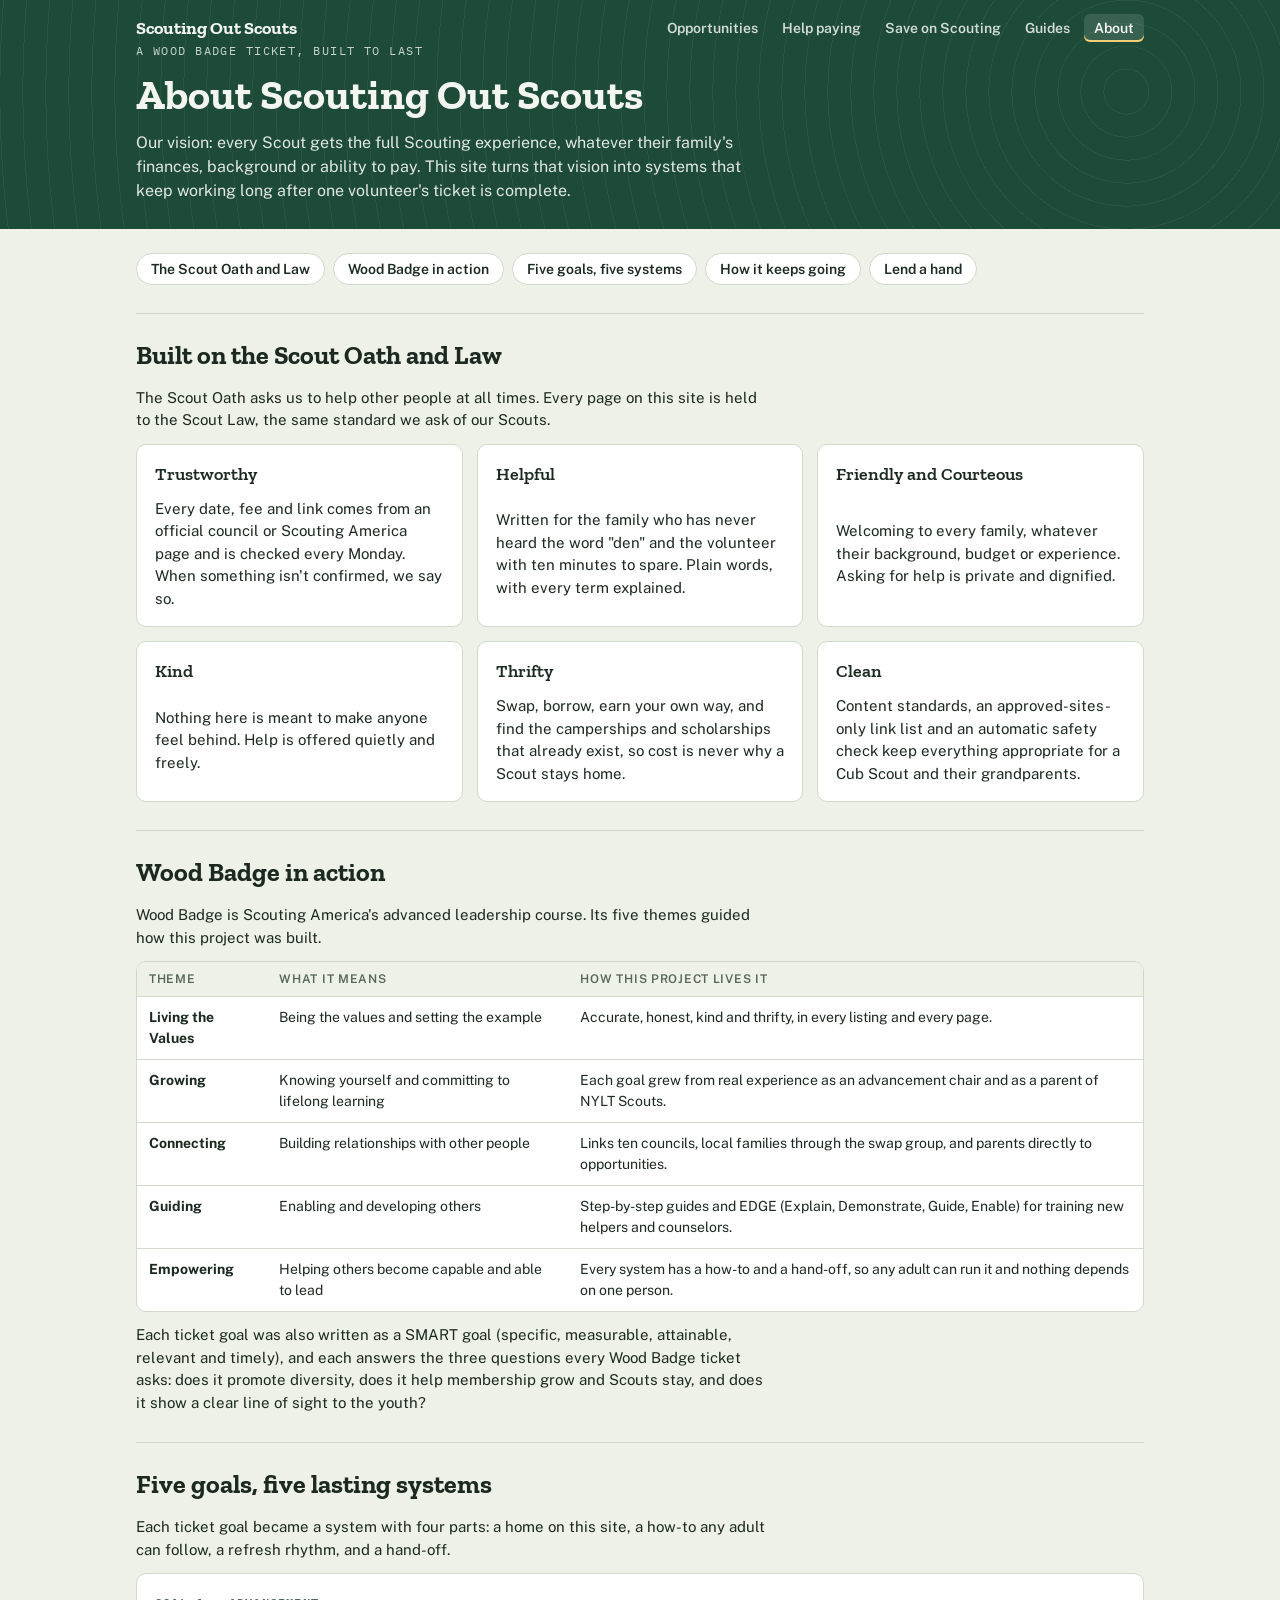
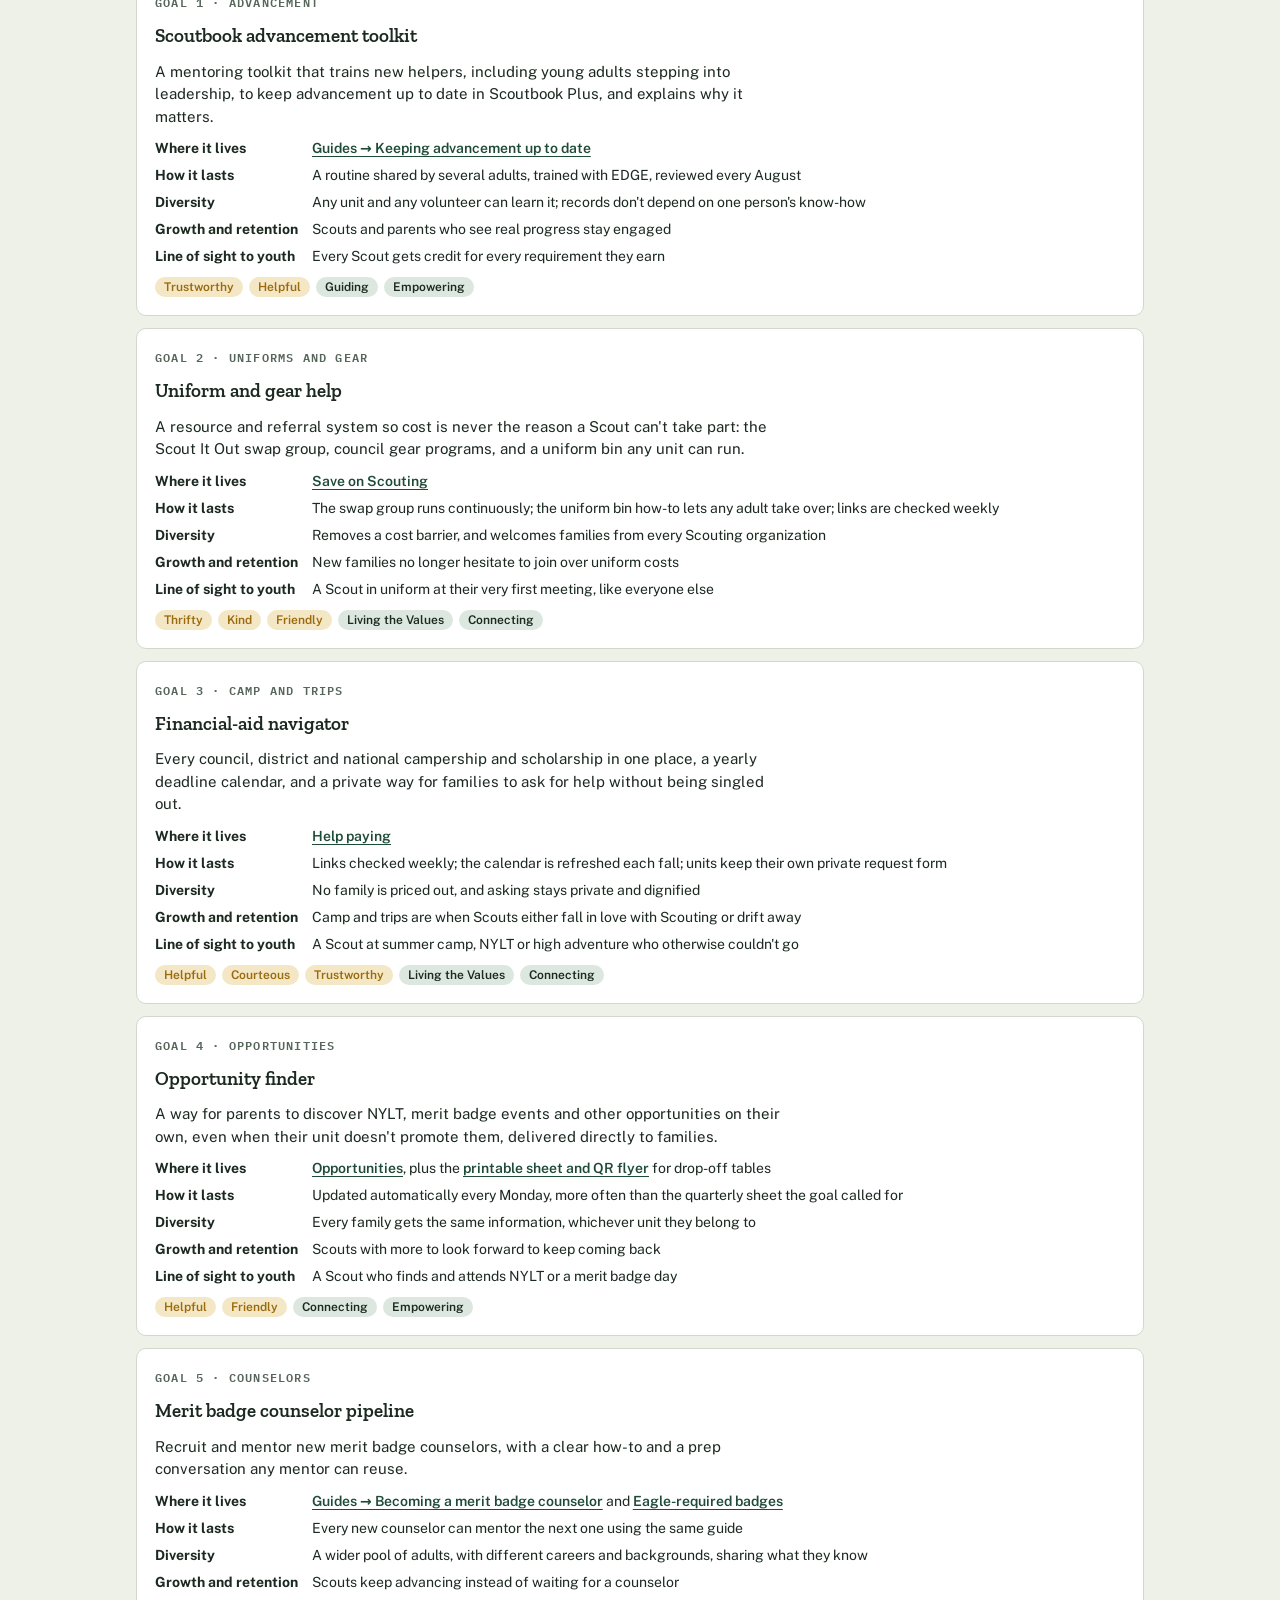
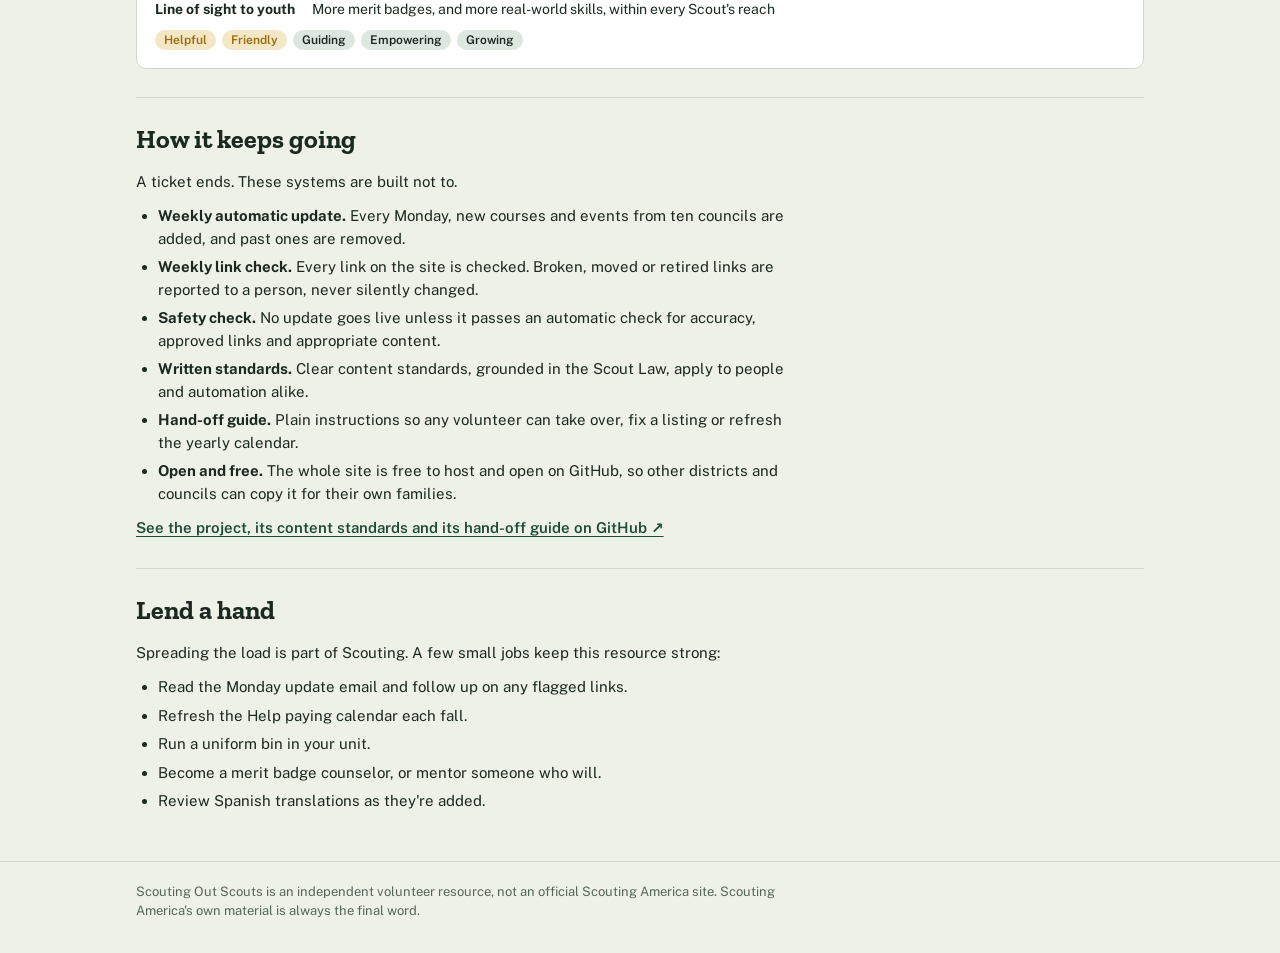
==== about.html @ 51f5d834 "Add ticket goal pages: Help paying, Save on Scouting, Guides, About, printable sheet and QR flyer - " ====
<!doctype html>
<html lang="en">
<head>
<meta charset="utf-8">
<meta name="viewport" content="width=device-width,initial-scale=1,viewport-fit=cover">
<title>About · Scouting Out Scouts</title>
<meta name="description" content="How Scouting Out Scouts turns a Wood Badge ticket into lasting systems that serve Scouts and families, guided by the Scout Oath and Law.">
<link rel="preconnect" href="https://fonts.googleapis.com">
<link rel="preconnect" href="https://fonts.gstatic.com" crossorigin>
<link rel="stylesheet" href="https://fonts.googleapis.com/css2?family=Zilla+Slab:wght@600;700&family=Public+Sans:wght@400;500;600;700&family=IBM+Plex+Mono:wght@500;600&display=swap">
<link rel="stylesheet" href="assets/site.css">
</head>
<body>
<a class="skip" href="#main">Skip to content</a>

<header class="band page">
  <div class="wrap top">
    <nav class="sitenav" aria-label="Site">
      <a class="brand" href="index.html">Scouting Out Scouts</a>
      <ul>
        <li><a class="nav" href="index.html">Opportunities</a></li>
        <li><a class="nav" href="help.html">Help paying</a></li>
        <li><a class="nav" href="save.html">Save on Scouting</a></li>
        <li><a class="nav" href="guides.html">Guides</a></li>
        <li><a class="nav" href="about.html" aria-current="page">About</a></li>
      </ul>
    </nav>
  </div>
  <div class="wrap">
    <div class="eyebrow">A Wood Badge ticket, built to last</div>
    <h1>About Scouting Out Scouts</h1>
    <p class="lede">Our vision: every Scout gets the full Scouting experience, whatever their family's finances, background or ability to pay. This site turns that vision into systems that keep working long after one volunteer's ticket is complete.</p>
  </div>
</header>

<main id="main">
  <div class="wrap prose">

    <section>
      <div class="toc">
        <a href="#oath">The Scout Oath and Law</a>
        <a href="#woodbadge">Wood Badge in action</a>
        <a href="#goals">Five goals, five systems</a>
        <a href="#lasting">How it keeps going</a>
        <a href="#help">Lend a hand</a>
      </div>
    </section>

    <section id="oath">
      <h2>Built on the Scout Oath and Law</h2>
      <p>The Scout Oath asks us to help other people at all times. Every page on this site is held to the Scout Law, the same standard we ask of our Scouts.</p>
      <div class="cols">
        <div class="panel"><h3>Trustworthy</h3><p>Every date, fee and link comes from an official council or Scouting America page and is checked every Monday. When something isn't confirmed, we say so.</p></div>
        <div class="panel"><h3>Helpful</h3><p>Written for the family who has never heard the word "den" and the volunteer with ten minutes to spare. Plain words, with every term explained.</p></div>
        <div class="panel"><h3>Friendly and Courteous</h3><p>Welcoming to every family, whatever their background, budget or experience. Asking for help is private and dignified.</p></div>
        <div class="panel"><h3>Kind</h3><p>Nothing here is meant to make anyone feel behind. Help is offered quietly and freely.</p></div>
        <div class="panel"><h3>Thrifty</h3><p>Swap, borrow, earn your own way, and find the camperships and scholarships that already exist, so cost is never why a Scout stays home.</p></div>
        <div class="panel"><h3>Clean</h3><p>Content standards, an approved-sites-only link list and an automatic safety check keep everything appropriate for a Cub Scout and their grandparents.</p></div>
      </div>
    </section>

    <section id="woodbadge">
      <h2>Wood Badge in action</h2>
      <p>Wood Badge is Scouting America's advanced leadership course. Its five themes guided how this project was built.</p>
      <div class="tablewrap">
        <table class="simple">
          <thead><tr><th>Theme</th><th>What it means</th><th>How this project lives it</th></tr></thead>
          <tbody>
            <tr><td><b>Living the Values</b></td><td>Being the values and setting the example</td><td>Accurate, honest, kind and thrifty, in every listing and every page.</td></tr>
            <tr><td><b>Growing</b></td><td>Knowing yourself and committing to lifelong learning</td><td>Each goal grew from real experience as an advancement chair and as a parent of NYLT Scouts.</td></tr>
            <tr><td><b>Connecting</b></td><td>Building relationships with other people</td><td>Links ten councils, local families through the swap group, and parents directly to opportunities.</td></tr>
            <tr><td><b>Guiding</b></td><td>Enabling and developing others</td><td>Step-by-step guides and EDGE (Explain, Demonstrate, Guide, Enable) for training new helpers and counselors.</td></tr>
            <tr><td><b>Empowering</b></td><td>Helping others become capable and able to lead</td><td>Every system has a how-to and a hand-off, so any adult can run it and nothing depends on one person.</td></tr>
          </tbody>
        </table>
      </div>
      <p>Each ticket goal was also written as a SMART goal (specific, measurable, attainable, relevant and timely), and each answers the three questions every Wood Badge ticket asks: does it promote diversity, does it help membership grow and Scouts stay, and does it show a clear line of sight to the youth?</p>
    </section>

    <section id="goals">
      <h2>Five goals, five lasting systems</h2>
      <p>Each ticket goal became a system with four parts: a home on this site, a how-to any adult can follow, a refresh rhythm, and a hand-off.</p>

      <article class="goal">
        <span class="num">Goal 1 · Advancement</span>
        <h3>Scoutbook advancement toolkit</h3>
        <p>A mentoring toolkit that trains new helpers, including young adults stepping into leadership, to keep advancement up to date in Scoutbook Plus, and explains why it matters.</p>
        <dl>
          <dt>Where it lives</dt><dd><a href="guides.html#scoutbook">Guides → Keeping advancement up to date</a></dd>
          <dt>How it lasts</dt><dd>A routine shared by several adults, trained with EDGE, reviewed every August</dd>
          <dt>Diversity</dt><dd>Any unit and any volunteer can learn it; records don't depend on one person's know-how</dd>
          <dt>Growth and retention</dt><dd>Scouts and parents who see real progress stay engaged</dd>
          <dt>Line of sight to youth</dt><dd>Every Scout gets credit for every requirement they earn</dd>
        </dl>
        <div class="law"><span>Trustworthy</span><span>Helpful</span><span class="wb">Guiding</span><span class="wb">Empowering</span></div>
      </article>

      <article class="goal">
        <span class="num">Goal 2 · Uniforms and gear</span>
        <h3>Uniform and gear help</h3>
        <p>A resource and referral system so cost is never the reason a Scout can't take part: the Scout It Out swap group, council gear programs, and a uniform bin any unit can run.</p>
        <dl>
          <dt>Where it lives</dt><dd><a href="save.html">Save on Scouting</a></dd>
          <dt>How it lasts</dt><dd>The swap group runs continuously; the uniform bin how-to lets any adult take over; links are checked weekly</dd>
          <dt>Diversity</dt><dd>Removes a cost barrier, and welcomes families from every Scouting organization</dd>
          <dt>Growth and retention</dt><dd>New families no longer hesitate to join over uniform costs</dd>
          <dt>Line of sight to youth</dt><dd>A Scout in uniform at their very first meeting, like everyone else</dd>
        </dl>
        <div class="law"><span>Thrifty</span><span>Kind</span><span>Friendly</span><span class="wb">Living the Values</span><span class="wb">Connecting</span></div>
      </article>

      <article class="goal">
        <span class="num">Goal 3 · Camp and trips</span>
        <h3>Financial-aid navigator</h3>
        <p>Every council, district and national campership and scholarship in one place, a yearly deadline calendar, and a private way for families to ask for help without being singled out.</p>
        <dl>
          <dt>Where it lives</dt><dd><a href="help.html">Help paying</a></dd>
          <dt>How it lasts</dt><dd>Links checked weekly; the calendar is refreshed each fall; units keep their own private request form</dd>
          <dt>Diversity</dt><dd>No family is priced out, and asking stays private and dignified</dd>
          <dt>Growth and retention</dt><dd>Camp and trips are when Scouts either fall in love with Scouting or drift away</dd>
          <dt>Line of sight to youth</dt><dd>A Scout at summer camp, NYLT or high adventure who otherwise couldn't go</dd>
        </dl>
        <div class="law"><span>Helpful</span><span>Courteous</span><span>Trustworthy</span><span class="wb">Living the Values</span><span class="wb">Connecting</span></div>
      </article>

      <article class="goal">
        <span class="num">Goal 4 · Opportunities</span>
        <h3>Opportunity finder</h3>
        <p>A way for parents to discover NYLT, merit badge events and other opportunities on their own, even when their unit doesn't promote them, delivered directly to families.</p>
        <dl>
          <dt>Where it lives</dt><dd><a href="index.html">Opportunities</a>, plus the <a href="print.html">printable sheet and QR flyer</a> for drop-off tables</dd>
          <dt>How it lasts</dt><dd>Updated automatically every Monday, more often than the quarterly sheet the goal called for</dd>
          <dt>Diversity</dt><dd>Every family gets the same information, whichever unit they belong to</dd>
          <dt>Growth and retention</dt><dd>Scouts with more to look forward to keep coming back</dd>
          <dt>Line of sight to youth</dt><dd>A Scout who finds and attends NYLT or a merit badge day</dd>
        </dl>
        <div class="law"><span>Helpful</span><span>Friendly</span><span class="wb">Connecting</span><span class="wb">Empowering</span></div>
      </article>

      <article class="goal">
        <span class="num">Goal 5 · Counselors</span>
        <h3>Merit badge counselor pipeline</h3>
        <p>Recruit and mentor new merit badge counselors, with a clear how-to and a prep conversation any mentor can reuse.</p>
        <dl>
          <dt>Where it lives</dt><dd><a href="guides.html#counselor">Guides → Becoming a merit badge counselor</a> and <a href="guides.html#eagle">Eagle-required badges</a></dd>
          <dt>How it lasts</dt><dd>Every new counselor can mentor the next one using the same guide</dd>
          <dt>Diversity</dt><dd>A wider pool of adults, with different careers and backgrounds, sharing what they know</dd>
          <dt>Growth and retention</dt><dd>Scouts keep advancing instead of waiting for a counselor</dd>
          <dt>Line of sight to youth</dt><dd>More merit badges, and more real-world skills, within every Scout's reach</dd>
        </dl>
        <div class="law"><span>Helpful</span><span>Friendly</span><span class="wb">Guiding</span><span class="wb">Empowering</span><span class="wb">Growing</span></div>
      </article>
    </section>

    <section id="lasting">
      <h2>How it keeps going</h2>
      <p>A ticket ends. These systems are built not to.</p>
      <ul>
        <li><b>Weekly automatic update.</b> Every Monday, new courses and events from ten councils are added, and past ones are removed.</li>
        <li><b>Weekly link check.</b> Every link on the site is checked. Broken, moved or retired links are reported to a person, never silently changed.</li>
        <li><b>Safety check.</b> No update goes live unless it passes an automatic check for accuracy, approved links and appropriate content.</li>
        <li><b>Written standards.</b> Clear content standards, grounded in the Scout Law, apply to people and automation alike.</li>
        <li><b>Hand-off guide.</b> Plain instructions so any volunteer can take over, fix a listing or refresh the yearly calendar.</li>
        <li><b>Open and free.</b> The whole site is free to host and open on GitHub, so other districts and councils can copy it for their own families.</li>
      </ul>
      <p><a href="https://github.com/scoutinginclusive/trailhead" target="_blank" rel="noopener noreferrer">See the project, its content standards and its hand-off guide on GitHub ↗</a></p>
    </section>

    <section id="help">
      <h2>Lend a hand</h2>
      <p>Spreading the load is part of Scouting. A few small jobs keep this resource strong:</p>
      <ul>
        <li>Read the Monday update email and follow up on any flagged links.</li>
        <li>Refresh the Help paying calendar each fall.</li>
        <li>Run a uniform bin in your unit.</li>
        <li>Become a merit badge counselor, or mentor someone who will.</li>
        <li>Review Spanish translations as they're added.</li>
      </ul>
    </section>

  </div>
</main>

<footer>
  <div class="wrap">
    <p>Scouting Out Scouts is an independent volunteer resource, not an official Scouting America site. Scouting America's own material is always the final word.</p>
  </div>
</footer>
</body>
</html>
---- assets/site.css ----
/* Scouting Out Scouts. Layout: a trail-sign header band carrying the site menu, over plain reading pages and a filterable month-by-month logbook. */
:root {
  --bg: #EEF1E8;
  --surface: #FFFFFF;
  --ink: #1B2920;
  --muted: #56665B;
  --line: #D2D9CA;
  --pine: #1E4B38;
  --pine-ink: #F2F6EF;
  --pine-soft: #DCE8DF;
  --gold: #9A6A0C;
  --gold-soft: #F4E7C6;
  --open: #2E7A4F; --open-soft: #DCEFE2;
  --soon: #95600A; --soon-soft: #F6E8CB;
  --tent: #3A5F8F; --tent-soft: #DDE6F2;
  --tba: #66706A; --tba-soft: #E6E9E3;
  --focus: #C98A12;
  --band-accent: #F5CF73;
  --f-display: "Zilla Slab", "Rockwell", Georgia, serif;
  --f-body: "Public Sans", "Segoe UI", system-ui, sans-serif;
  --f-mono: "IBM Plex Mono", ui-monospace, "SFMono-Regular", Menlo, monospace;
}
@media (prefers-color-scheme: dark) {
  :root:not([data-theme="light"]) {
    --bg: #111814; --surface: #18221C; --ink: #E4ECE3; --muted: #9AA99D; --line: #2B3A31;
    --pine: #163A2B; --pine-ink: #E9F2EA; --pine-soft: #1F3328;
    --gold: #E2B354; --gold-soft: #3A301A;
    --open: #7FD1A0; --open-soft: #1D3527; --soon: #E9B862; --soon-soft: #3A2E17;
    --tent: #9DBDE6; --tent-soft: #1E2B3D; --tba: #A5AEA8; --tba-soft: #252C28;
    --focus: #E2B354; color-scheme: dark;
  }
}
:root[data-theme="dark"] {
  --bg: #111814; --surface: #18221C; --ink: #E4ECE3; --muted: #9AA99D; --line: #2B3A31;
  --pine: #163A2B; --pine-ink: #E9F2EA; --pine-soft: #1F3328;
  --gold: #E2B354; --gold-soft: #3A301A;
  --open: #7FD1A0; --open-soft: #1D3527; --soon: #E9B862; --soon-soft: #3A2E17;
  --tent: #9DBDE6; --tent-soft: #1E2B3D; --tba: #A5AEA8; --tba-soft: #252C28;
  --focus: #E2B354; color-scheme: dark;
}

* { box-sizing: border-box; }
html { -webkit-text-size-adjust: 100%; }
[hidden] { display: none !important; }
img { max-width: 100%; }
body { margin: 0; background: var(--bg); color: var(--ink); font-family: var(--f-body); font-size: 15px; line-height: 1.5; }
a { color: inherit; }
:focus-visible { outline: 2px solid var(--focus); outline-offset: 2px; border-radius: 4px; }
.wrap { max-width: 1040px; margin: 0 auto; padding-left: max(16px, env(safe-area-inset-left, 0px)); padding-right: max(16px, env(safe-area-inset-right, 0px)); }

/* Header band */
header.band {
  background:
    repeating-radial-gradient(circle at 88% 40%, transparent 0 22px, rgba(255,255,255,.05) 22px 23px),
    var(--pine);
  color: var(--pine-ink);
}
header.band .wrap { padding-block: 36px 28px; display: grid; gap: 14px; }
.eyebrow { font-family: var(--f-mono); font-size: 12px; letter-spacing: .12em; text-transform: uppercase; opacity: .8; }
h1 { font-family: var(--f-display); font-weight: 700; font-size: clamp(32px, 6vw, 52px); line-height: 1.02; margin: 0; text-wrap: balance; }
.lede { max-width: 62ch; margin: 0; font-size: 16px; opacity: .92; }
.facts { color: var(--pine-ink); display: flex; flex-wrap: wrap; gap: 8px 22px; font-family: var(--f-mono); font-size: 13px; }
.facts b { font-weight: 700; color: var(--band-accent); }

/* Tabs */
nav.tabs { background: var(--surface); border-bottom: 1px solid var(--line); position: sticky; top: env(safe-area-inset-top, 0px); z-index: 5; }
body::before { content: ""; position: fixed; inset: 0 0 auto; height: env(safe-area-inset-top, 0px); z-index: 10; background: var(--surface); }
nav.tabs .wrap { display: flex; gap: 4px; overflow-x: auto; scrollbar-width: none; }
nav.tabs button {
  appearance: none; border: 0; background: none; color: var(--muted); font: 600 14px var(--f-body);
  padding: 14px 12px 12px; border-bottom: 3px solid transparent; cursor: pointer; white-space: nowrap;
}
nav.tabs button[aria-selected="true"] { color: var(--ink); border-bottom-color: var(--gold); }
nav.tabs button:hover { color: var(--ink); }

main .wrap { padding-block: 24px 48px; }
section[role="tabpanel"] { display: grid; gap: 20px; }
h2 { font-family: var(--f-display); font-weight: 700; font-size: 26px; margin: 0; text-wrap: balance; }
h3 { font-family: var(--f-display); font-weight: 600; font-size: 19px; margin: 0; text-wrap: balance; }
.sub { color: var(--muted); margin: 0; max-width: 68ch; }

/* Filters */
.filters { display: grid; gap: 12px; background: var(--surface); border: 1px solid var(--line); border-radius: 10px; padding: 14px; }
.row { display: flex; flex-wrap: wrap; gap: 10px; align-items: center; }
.row > * { min-width: 0; }
.search { flex: 1 1 240px; display: flex; }
.search input, select {
  width: 100%; font: 15px var(--f-body); color: var(--ink); background: var(--bg);
  border: 1px solid var(--line); border-radius: 8px; padding: 9px 11px;
}
select { width: auto; max-width: 100%; }
.chips { display: flex; flex-wrap: wrap; gap: 6px; }
.chip {
  font: 500 13px var(--f-body); color: var(--ink); background: var(--bg); border: 1px solid var(--line);
  border-radius: 999px; padding: 5px 11px; cursor: pointer;
}
.chip[aria-pressed="true"] { background: var(--pine); color: var(--pine-ink); border-color: var(--pine); }
:root[data-theme="dark"] .chip[aria-pressed="true"] { background: var(--gold); color: #1A1406; border-color: var(--gold); }
@media (prefers-color-scheme: dark) { :root:not([data-theme="light"]) .chip[aria-pressed="true"] { background: var(--gold); color: #1A1406; border-color: var(--gold); } }
.seg { display: inline-flex; border: 1px solid var(--line); border-radius: 8px; overflow: hidden; }
.seg button { appearance: none; border: 0; background: var(--bg); color: var(--muted); font: 600 13px var(--f-body); padding: 8px 12px; cursor: pointer; }
.seg button + button { border-left: 1px solid var(--line); }
.seg button[aria-pressed="true"] { background: var(--pine-soft); color: var(--ink); }
label.check { display: inline-flex; gap: 8px; align-items: center; font-size: 14px; color: var(--muted); cursor: pointer; }
label.check input { accent-color: var(--pine); width: 16px; height: 16px; }
.count { font-family: var(--f-mono); font-size: 13px; color: var(--muted); margin-left: auto; }
.reset { appearance: none; background: none; border: 0; color: var(--gold); font: 600 13px var(--f-body); cursor: pointer; text-decoration: underline; }

/* Logbook */
.month { display: grid; gap: 10px; }
.month > h3 { font-family: var(--f-mono); font-weight: 600; font-size: 13px; letter-spacing: .12em; text-transform: uppercase; color: var(--muted); padding-bottom: 6px; border-bottom: 1px solid var(--line); }
.item {
  display: grid; grid-template-columns: 76px minmax(0, 1fr) auto; gap: 16px; align-items: start;
  background: var(--surface); border: 1px solid var(--line); border-radius: 10px; padding: 14px 16px;
}
.item.home { border-color: color-mix(in srgb, var(--gold) 55%, var(--line)); }
.date { font-family: var(--f-mono); text-align: center; line-height: 1.1; padding-top: 2px; }
.date .m { font-size: 12px; letter-spacing: .1em; color: var(--muted); }
.date .d { font-size: 26px; font-weight: 600; }
.date .r { font-size: 11px; color: var(--muted); margin-top: 3px; }
.date .tbd { font-size: 13px; font-weight: 600; color: var(--muted); }
.body { display: grid; gap: 5px; min-width: 0; }
.tags { display: flex; flex-wrap: wrap; gap: 6px; }
.tag { font: 600 11px var(--f-body); letter-spacing: .06em; text-transform: uppercase; padding: 3px 8px; border-radius: 4px; background: var(--pine-soft); color: var(--ink); }
.pill { font: 600 11px var(--f-body); padding: 3px 8px; border-radius: 999px; }
.pill.open { background: var(--open-soft); color: var(--open); }
.pill.soon { background: var(--soon-soft); color: var(--soon); }
.pill.tentative { background: var(--tent-soft); color: var(--tent); }
.pill.tba { background: var(--tba-soft); color: var(--tba); }
.pill.aid { background: var(--gold-soft); color: var(--gold); }
.pill.home { background: var(--gold-soft); color: var(--gold); }
.title { font-weight: 700; font-size: 16.5px; line-height: 1.3; }
.meta { color: var(--muted); font-size: 14px; }
.meta .sep { margin: 0 6px; opacity: .6; }
.when { font-family: var(--f-mono); font-size: 13px; }
.cost { font-size: 14px; }
.note { font-size: 14px; color: var(--muted); }
.go {
  display: inline-flex; align-items: center; gap: 6px; text-decoration: none; white-space: nowrap;
  font: 600 14px var(--f-body); padding: 9px 14px; border-radius: 8px;
  background: var(--pine); color: var(--pine-ink); border: 1px solid var(--pine);
}
.go.ghost { background: transparent; color: var(--ink); border-color: var(--line); }
.go:hover { filter: brightness(1.1); }
.empty { background: var(--surface); border: 1px dashed var(--line); border-radius: 10px; padding: 28px; text-align: center; color: var(--muted); }

@media (max-width: 640px) {
  .item { grid-template-columns: 58px minmax(0, 1fr); }
  .item .act { grid-column: 1 / -1; }
  .go { width: 100%; justify-content: center; }
  .date .d { font-size: 22px; }
  .count { margin-left: 0; width: 100%; }
}

/* Councils */
.grid { display: grid; grid-template-columns: repeat(auto-fill, minmax(min(100%, 300px), 1fr)); gap: 14px; }
.council { background: var(--surface); border: 1px solid var(--line); border-radius: 10px; padding: 16px; display: grid; gap: 8px; align-content: start; }
.council .hd { display: flex; justify-content: space-between; gap: 10px; align-items: baseline; }
.num { font-family: var(--f-mono); font-size: 12px; color: var(--muted); white-space: nowrap; }
.drive { font-family: var(--f-mono); font-size: 13px; color: var(--gold); }
.links { display: flex; flex-wrap: wrap; gap: 6px 14px; font-size: 14px; }
.links a { color: var(--pine); font-weight: 600; text-underline-offset: 3px; }
:root[data-theme="dark"] .links a, :root[data-theme="dark"] .aid a { color: var(--open); }
@media (prefers-color-scheme: dark) { :root:not([data-theme="light"]) .links a, :root:not([data-theme="light"]) .aid a { color: var(--open); } }
.small { font-size: 14px; color: var(--muted); margin: 0; }

/* Aid */
.aid { display: grid; gap: 10px; }
.aid article { background: var(--surface); border: 1px solid var(--line); border-radius: 10px; padding: 14px 16px; display: grid; gap: 4px; }
.aid .who { font-size: 14px; color: var(--muted); }
.aid a { color: var(--pine); font-weight: 600; font-size: 14px; text-underline-offset: 3px; }
.callout { background: var(--gold-soft); border-radius: 10px; padding: 16px 18px; display: grid; gap: 6px; }
.callout p { margin: 0; max-width: 70ch; }

/* Pathway */
.path { display: grid; gap: 14px; }
.track { background: var(--surface); border: 1px solid var(--line); border-radius: 10px; padding: 16px; display: grid; gap: 12px; }
.steps { list-style: none; margin: 0; padding: 0; display: grid; grid-template-columns: repeat(auto-fit, minmax(min(100%, 200px), 1fr)); gap: 10px; counter-reset: s; }
.steps li { counter-increment: s; border-left: 3px solid var(--gold); padding: 4px 0 4px 12px; display: grid; gap: 3px; }
.steps li::before { content: "Step " counter(s); font-family: var(--f-mono); font-size: 11px; letter-spacing: .1em; text-transform: uppercase; color: var(--muted); }
.steps b { font-family: var(--f-display); font-size: 18px; }
.steps span { font-size: 14px; color: var(--muted); }
.steps.unordered li::before { content: none; }

footer { border-top: 1px solid var(--line); }
footer .wrap { padding-block: 20px 32px; color: var(--muted); font-size: 13px; display: grid; gap: 6px; }
footer p { margin: 0; max-width: 80ch; }

@media (prefers-reduced-motion: no-preference) {
  .item { transition: border-color .15s; }
  .item:hover { border-color: var(--muted); }
}

/* ---------- Site-wide additions ---------- */
.skip { position: absolute; left: -9999px; top: 0; }
.skip:focus { left: 16px; top: 8px; z-index: 20; background: var(--surface); color: var(--ink); padding: 8px 12px; border-radius: 6px; }

/* Site menu inside the header band */
.sitenav { display: flex; flex-wrap: wrap; align-items: center; gap: 6px 18px; padding-block: 14px 0; }
.sitenav .brand { font-family: var(--f-display); font-weight: 700; font-size: 18px; color: var(--pine-ink); text-decoration: none; margin-right: auto; }
.sitenav ul { list-style: none; display: flex; flex-wrap: wrap; gap: 2px 4px; margin: 0; padding: 0; }
.sitenav a.nav { color: var(--pine-ink); opacity: .85; text-decoration: none; font: 600 14px var(--f-body); padding: 6px 10px; border-radius: 6px; display: inline-block; }
.sitenav a.nav:hover { opacity: 1; background: rgba(255,255,255,.08); }
.sitenav a.nav[aria-current="page"] { opacity: 1; background: rgba(255,255,255,.12); box-shadow: inset 0 -2px 0 var(--band-accent); }
header.band.page .wrap { padding-block: 0 26px; }
header.band.page h1 { font-size: clamp(28px, 5vw, 42px); }
header.band .wrap.top { padding-block: 0; }

/* Reading pages */
.prose { display: grid; gap: 28px; }
.prose section { display: grid; gap: 12px; scroll-margin-top: 16px; }
.prose p, .prose li { max-width: 70ch; }
.prose p { margin: 0; }
.prose ul, .prose ol { margin: 0; padding-left: 22px; display: grid; gap: 6px; }
.prose a { color: var(--pine); font-weight: 600; text-underline-offset: 3px; }
:root[data-theme="dark"] .prose a { color: var(--open); }
@media (prefers-color-scheme: dark) { :root:not([data-theme="light"]) .prose a { color: var(--open); } }
.prose h2 { padding-top: 6px; border-top: 1px solid var(--line); padding-block-start: 22px; }
.prose > section:first-child h2, .prose h2.flush { border-top: 0; padding-top: 0; }
.eyebrow-dark { font-family: var(--f-mono); font-size: 12px; letter-spacing: .12em; text-transform: uppercase; color: var(--muted); }

.toc { display: flex; flex-wrap: wrap; gap: 8px; }
.toc a { text-decoration: none; font: 600 14px var(--f-body); color: var(--ink); background: var(--surface); border: 1px solid var(--line); border-radius: 999px; padding: 7px 14px; }
.toc a:hover { border-color: var(--muted); }

.start { display: grid; grid-template-columns: repeat(auto-fit, minmax(min(100%, 230px), 1fr)); gap: 12px; }
.start a { display: grid; gap: 4px; text-decoration: none; color: var(--ink); background: var(--surface); border: 1px solid var(--line); border-radius: 10px; padding: 14px 16px; }
.start a:hover { border-color: var(--muted); }
.start b { font-family: var(--f-display); font-size: 18px; }
.start span { color: var(--muted); font-size: 14px; }

.panel { background: var(--surface); border: 1px solid var(--line); border-radius: 10px; padding: 16px 18px; display: grid; gap: 10px; }
.panel h3 { font-size: 18px; }
.cols { display: grid; grid-template-columns: repeat(auto-fit, minmax(min(100%, 280px), 1fr)); gap: 14px; }
.cols > * { min-width: 0; }

ol.numbered { list-style: none; padding: 0; counter-reset: n; display: grid; gap: 12px; }
ol.numbered > li { counter-increment: n; display: grid; grid-template-columns: 34px minmax(0, 1fr); gap: 12px; align-items: start; max-width: 76ch; }
ol.numbered > li::before { content: counter(n); font: 600 15px var(--f-mono); width: 30px; height: 30px; border-radius: 50%; display: grid; place-items: center; background: var(--pine-soft); color: var(--ink); }
ol.numbered > li > div { display: grid; gap: 4px; }

ul.checks { list-style: none; padding: 0; }
ul.checks li { padding-left: 26px; position: relative; }
ul.checks li::before { content: ""; position: absolute; left: 2px; top: .35em; width: 12px; height: 12px; border: 2px solid var(--gold); border-radius: 3px; }

.tablewrap { overflow-x: auto; border: 1px solid var(--line); border-radius: 10px; background: var(--surface); }
table.simple { border-collapse: collapse; width: 100%; font-size: 14px; }
table.simple th, table.simple td { text-align: left; vertical-align: top; padding: 10px 12px; border-bottom: 1px solid var(--line); }
table.simple th { font: 600 12px var(--f-body); letter-spacing: .06em; text-transform: uppercase; color: var(--muted); background: var(--bg); }
table.simple tr:last-child td { border-bottom: 0; }

.badges { display: grid; grid-template-columns: repeat(auto-fill, minmax(min(100%, 240px), 1fr)); gap: 8px; list-style: none; padding: 0 !important; }
.badges li { background: var(--surface); border: 1px solid var(--line); border-radius: 8px; padding: 9px 12px; font-weight: 600; max-width: none !important; }
.badges li small { display: block; font-weight: 400; color: var(--muted); }

.law { display: flex; flex-wrap: wrap; gap: 6px; }
.law span { font: 600 12px var(--f-body); padding: 3px 9px; border-radius: 999px; background: var(--gold-soft); color: var(--gold); }
.law span.wb { background: var(--pine-soft); color: var(--ink); }
.goal { display: grid; gap: 10px; background: var(--surface); border: 1px solid var(--line); border-radius: 10px; padding: 18px; }
.goal .num { font: 600 12px var(--f-mono); letter-spacing: .1em; text-transform: uppercase; color: var(--muted); }
.goal dl { display: grid; grid-template-columns: max-content minmax(0, 1fr); gap: 6px 14px; margin: 0; font-size: 14px; }
.goal dt { font-weight: 700; }
.goal dd { margin: 0; color: var(--ink); }
@media (max-width: 560px) { .goal dl { grid-template-columns: 1fr; } .goal dd { margin-bottom: 6px; } }

.btnrow { display: flex; flex-wrap: wrap; gap: 10px; }
.go.small { padding: 7px 12px; font-size: 13px; }
button.go { cursor: pointer; font-family: var(--f-body); }

.qr { background: #fff; padding: 8px; border-radius: 8px; width: 132px; height: 132px; }
.copyable { font-family: var(--f-mono); font-size: 13px; background: var(--bg); border: 1px solid var(--line); border-radius: 6px; padding: 2px 6px; user-select: all; overflow-wrap: anywhere; }

/* ---------- Print ---------- */
@media print {
  :root { --bg: #fff; --surface: #fff; --ink: #000; --muted: #333; --line: #bbb; --pine: #1E4B38; --pine-ink: #fff; --pine-soft: #eee; color-scheme: light; }
  body { background: #fff; color: #000; font-size: 11pt; }
  .noprint, nav.tabs, .sitenav ul, .filters, footer { display: none !important; }
  header.band { background: #fff !important; color: #000; border-bottom: 2px solid #000; }
  header.band * { color: #000 !important; }
  a { color: #000 !important; text-decoration: none; }
  .item, .panel, .goal { break-inside: avoid; }
}

/* Details, footer links */
details { border-top: 1px solid var(--line); padding-top: 8px; }
details summary { cursor: pointer; }
details ul { margin-top: 8px; }
footer a { color: var(--ink); font-weight: 600; text-underline-offset: 3px; }
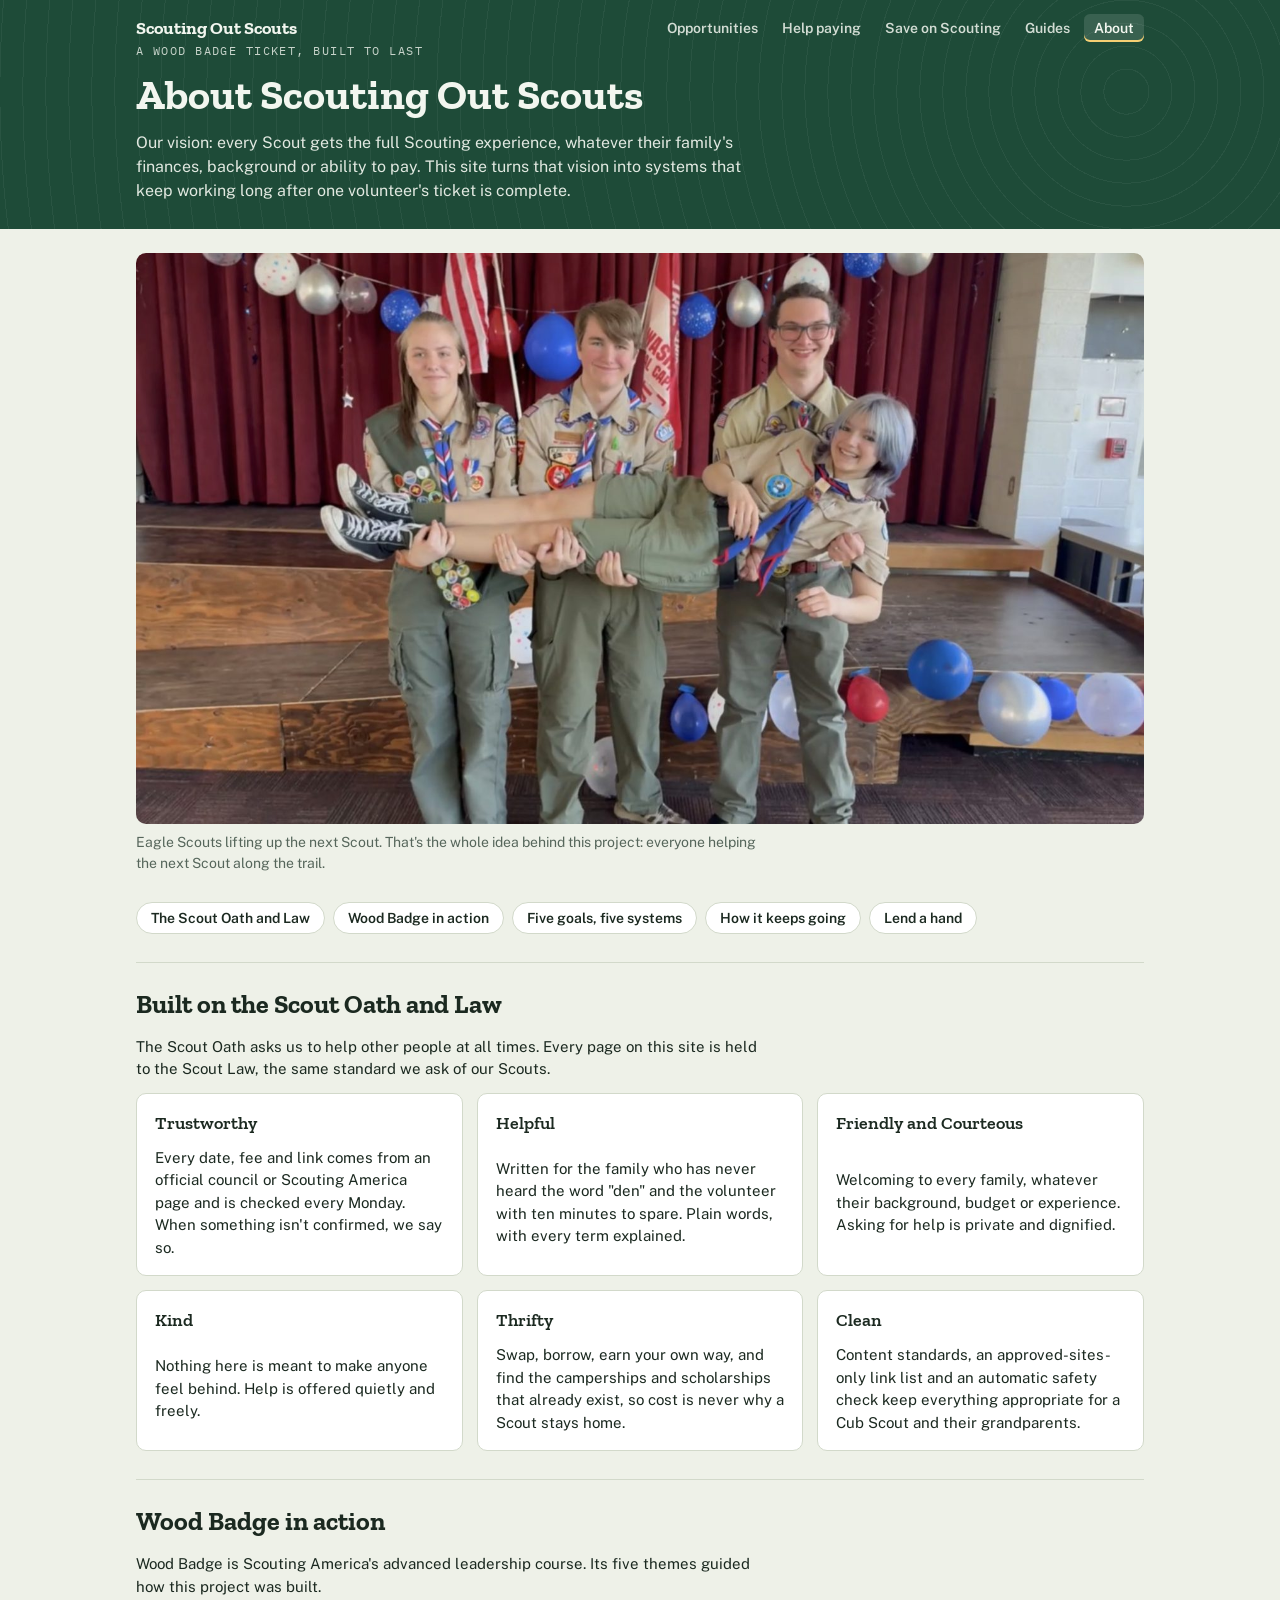
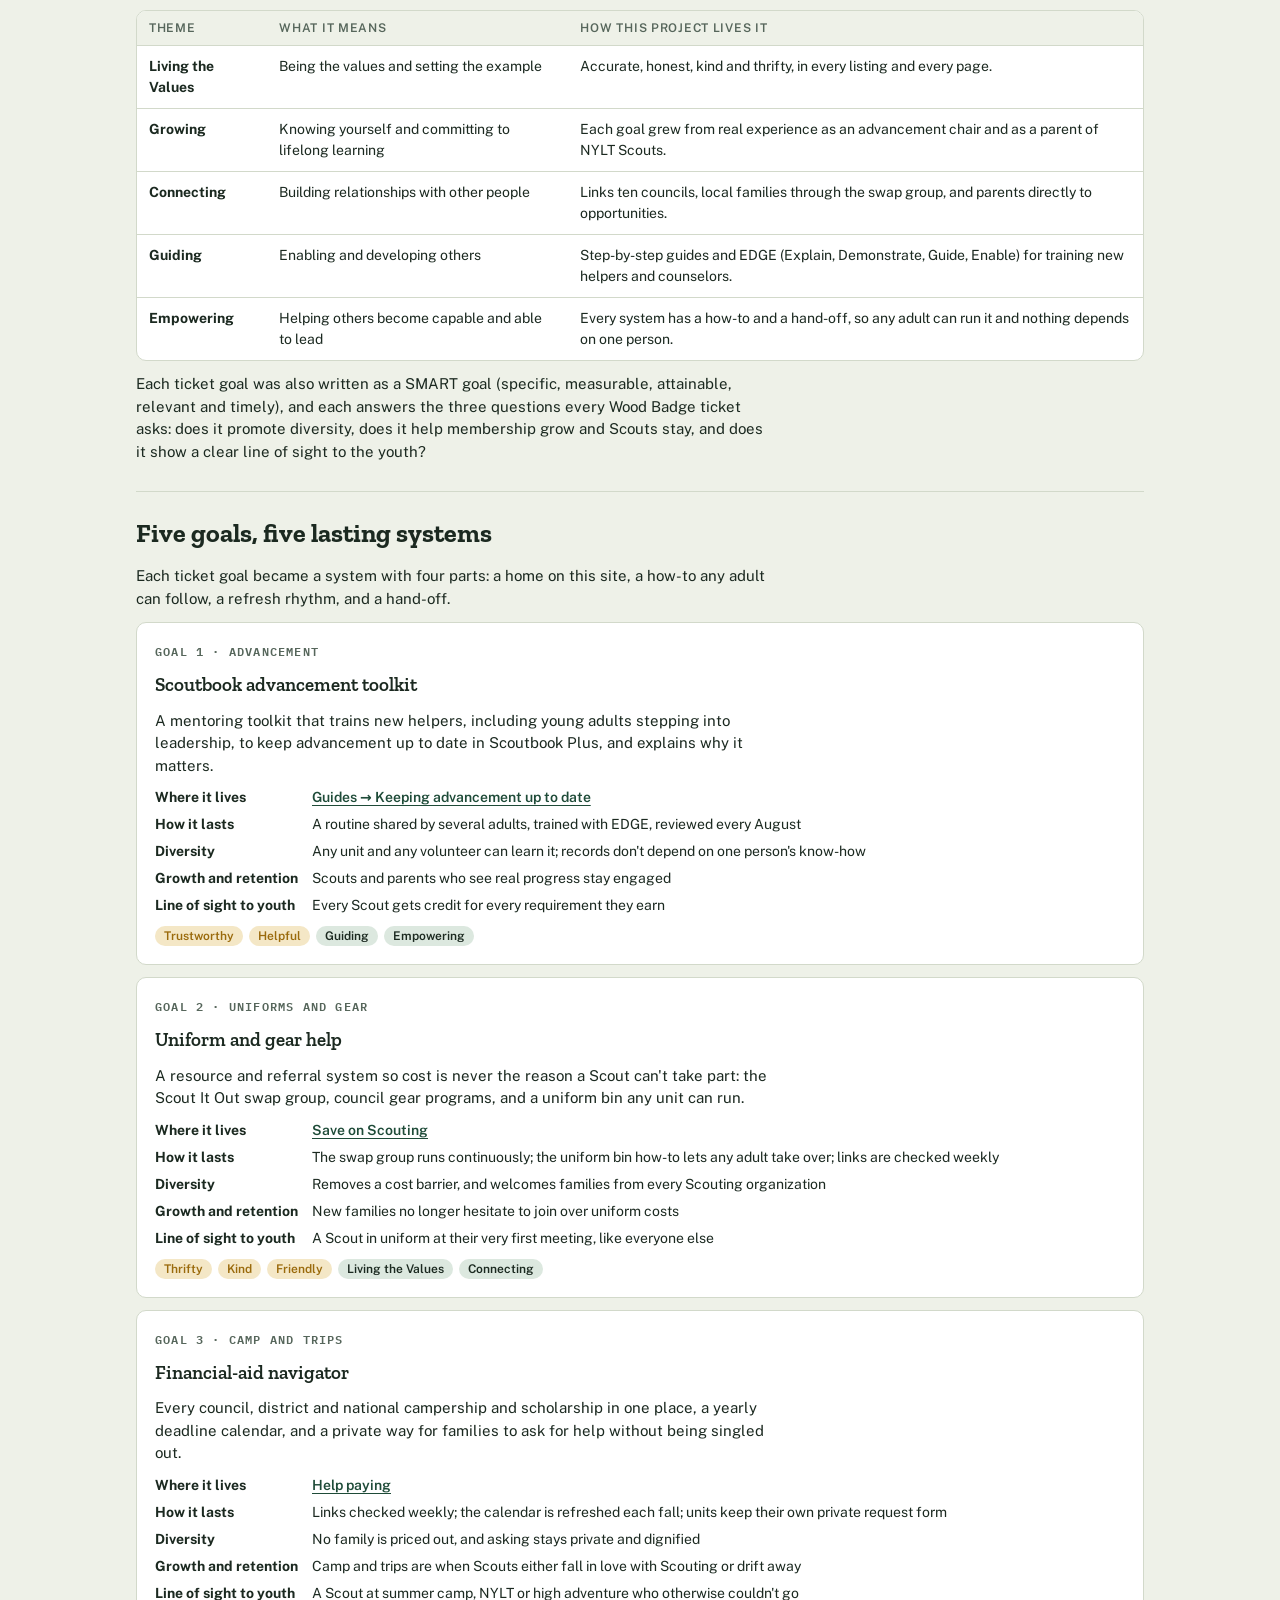
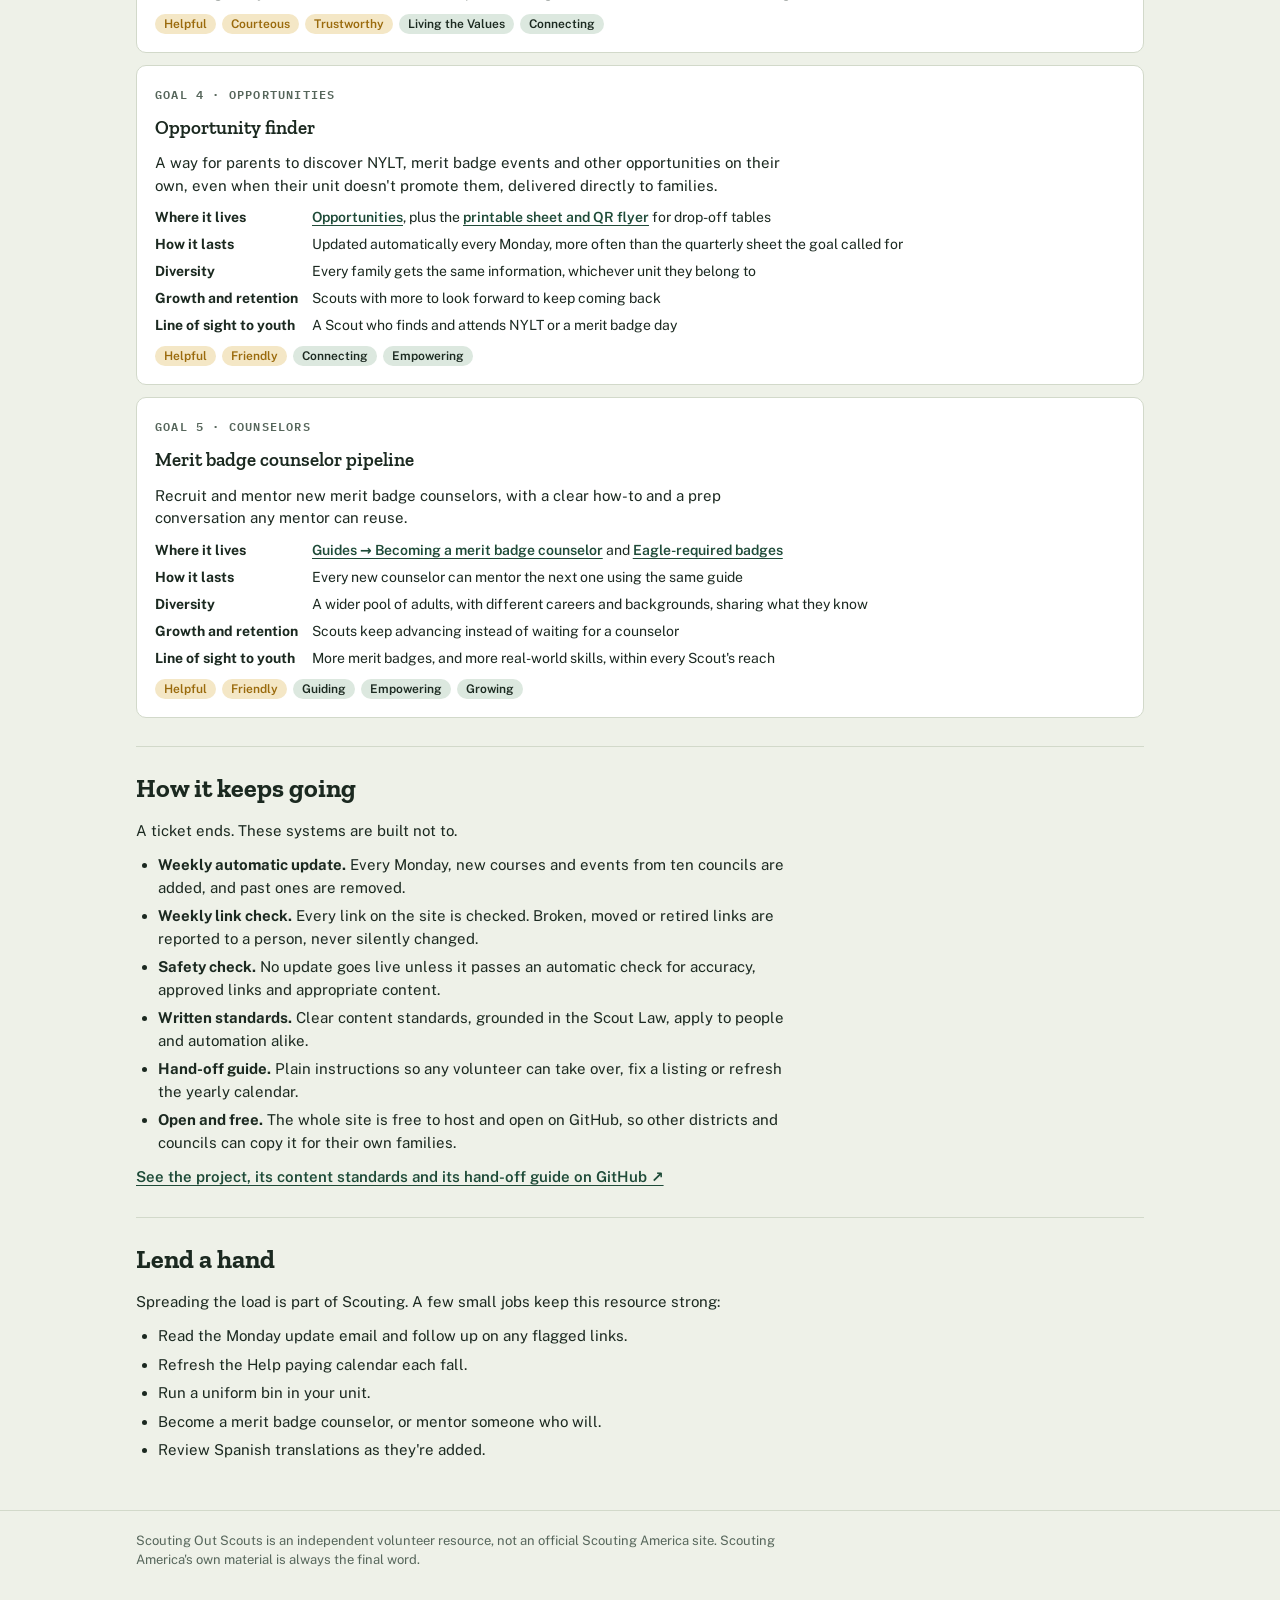
==== commit cd3d1bbf: "Add Eagle Scouts photo to home and About pages; record photo consent rule Photo resized and stripped" ====
--- a/about.html
+++ b/about.html
@@ -35,6 +35,11 @@
 
 <main id="main">
   <div class="wrap prose">
+
+    <figure class="feature-photo">
+      <img src="assets/eagles-900.jpg" srcset="assets/eagles-900.jpg 900w, assets/eagles-1600.jpg 1600w" sizes="(min-width: 1040px) 1000px, 100vw" width="1600" height="906" alt="Three Eagle Scouts in uniform, smiling, holding a younger Scout across their arms at a celebration decorated with red, white and blue balloons.">
+      <figcaption>Eagle Scouts lifting up the next Scout. That's the whole idea behind this project: everyone helping the next Scout along the trail.</figcaption>
+    </figure>
 
     <section>
       <div class="toc">
--- a/assets/site.css
+++ b/assets/site.css
@@ -286,3 +286,19 @@
 details summary { cursor: pointer; }
 details ul { margin-top: 8px; }
 footer a { color: var(--ink); font-weight: 600; text-underline-offset: 3px; }
+
+/* Photos */
+header.band .wrap.hero { grid-template-columns: minmax(0, 1fr); }
+.hero-text { display: grid; gap: 14px; min-width: 0; }
+figure { margin: 0; }
+.hero-photo { display: grid; gap: 6px; }
+.hero-photo img, .feature-photo img { display: block; width: 100%; height: auto; border-radius: 10px; object-fit: cover; }
+.hero-photo img { aspect-ratio: 16 / 10; object-position: center 40%; border: 3px solid rgba(255, 255, 255, .14); max-height: 240px; }
+.hero-photo figcaption { font-size: 13px; opacity: .85; }
+.feature-photo { display: grid; gap: 8px; }
+.feature-photo figcaption { color: var(--muted); font-size: 14px; max-width: 70ch; }
+@media (min-width: 820px) {
+  header.band .wrap.hero { grid-template-columns: minmax(0, 1fr) minmax(0, 400px); align-items: center; column-gap: 32px; }
+  .hero-photo img { max-height: none; }
+}
+@media print { .hero-photo { display: none; } }
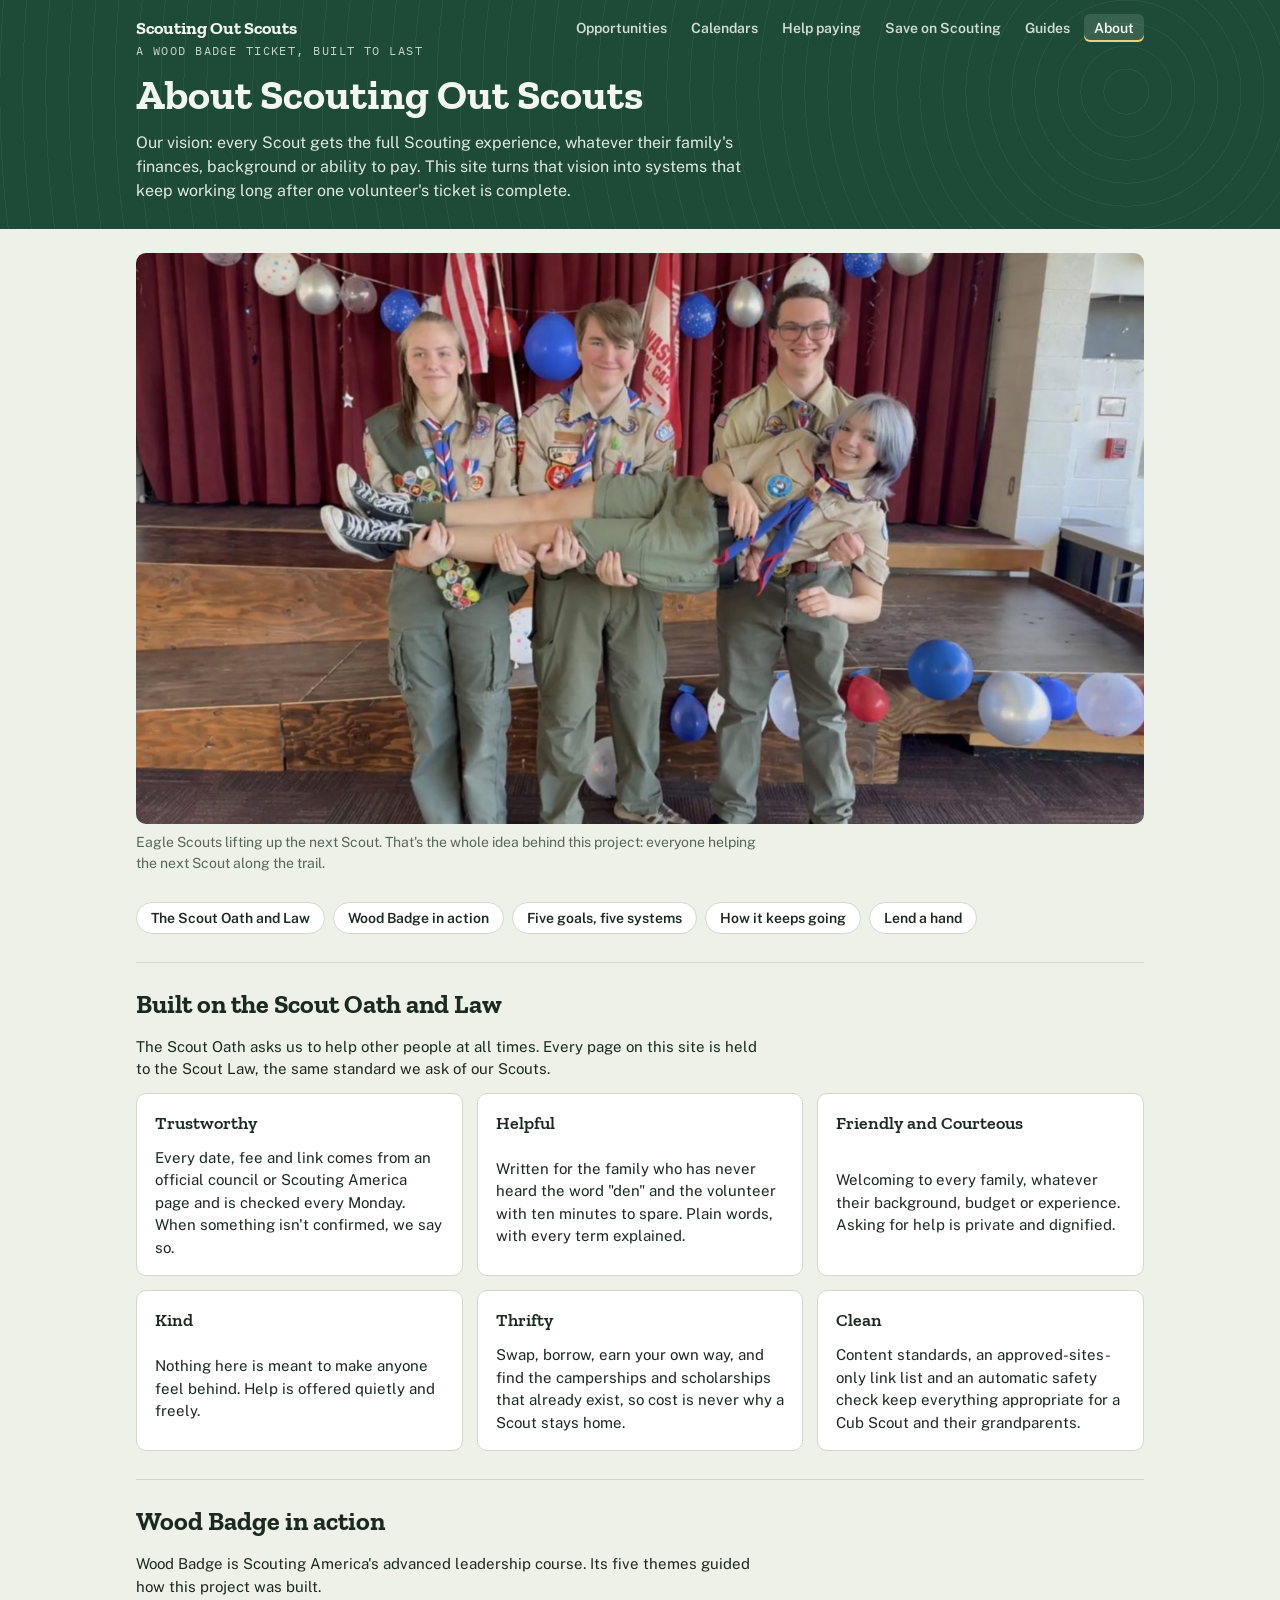
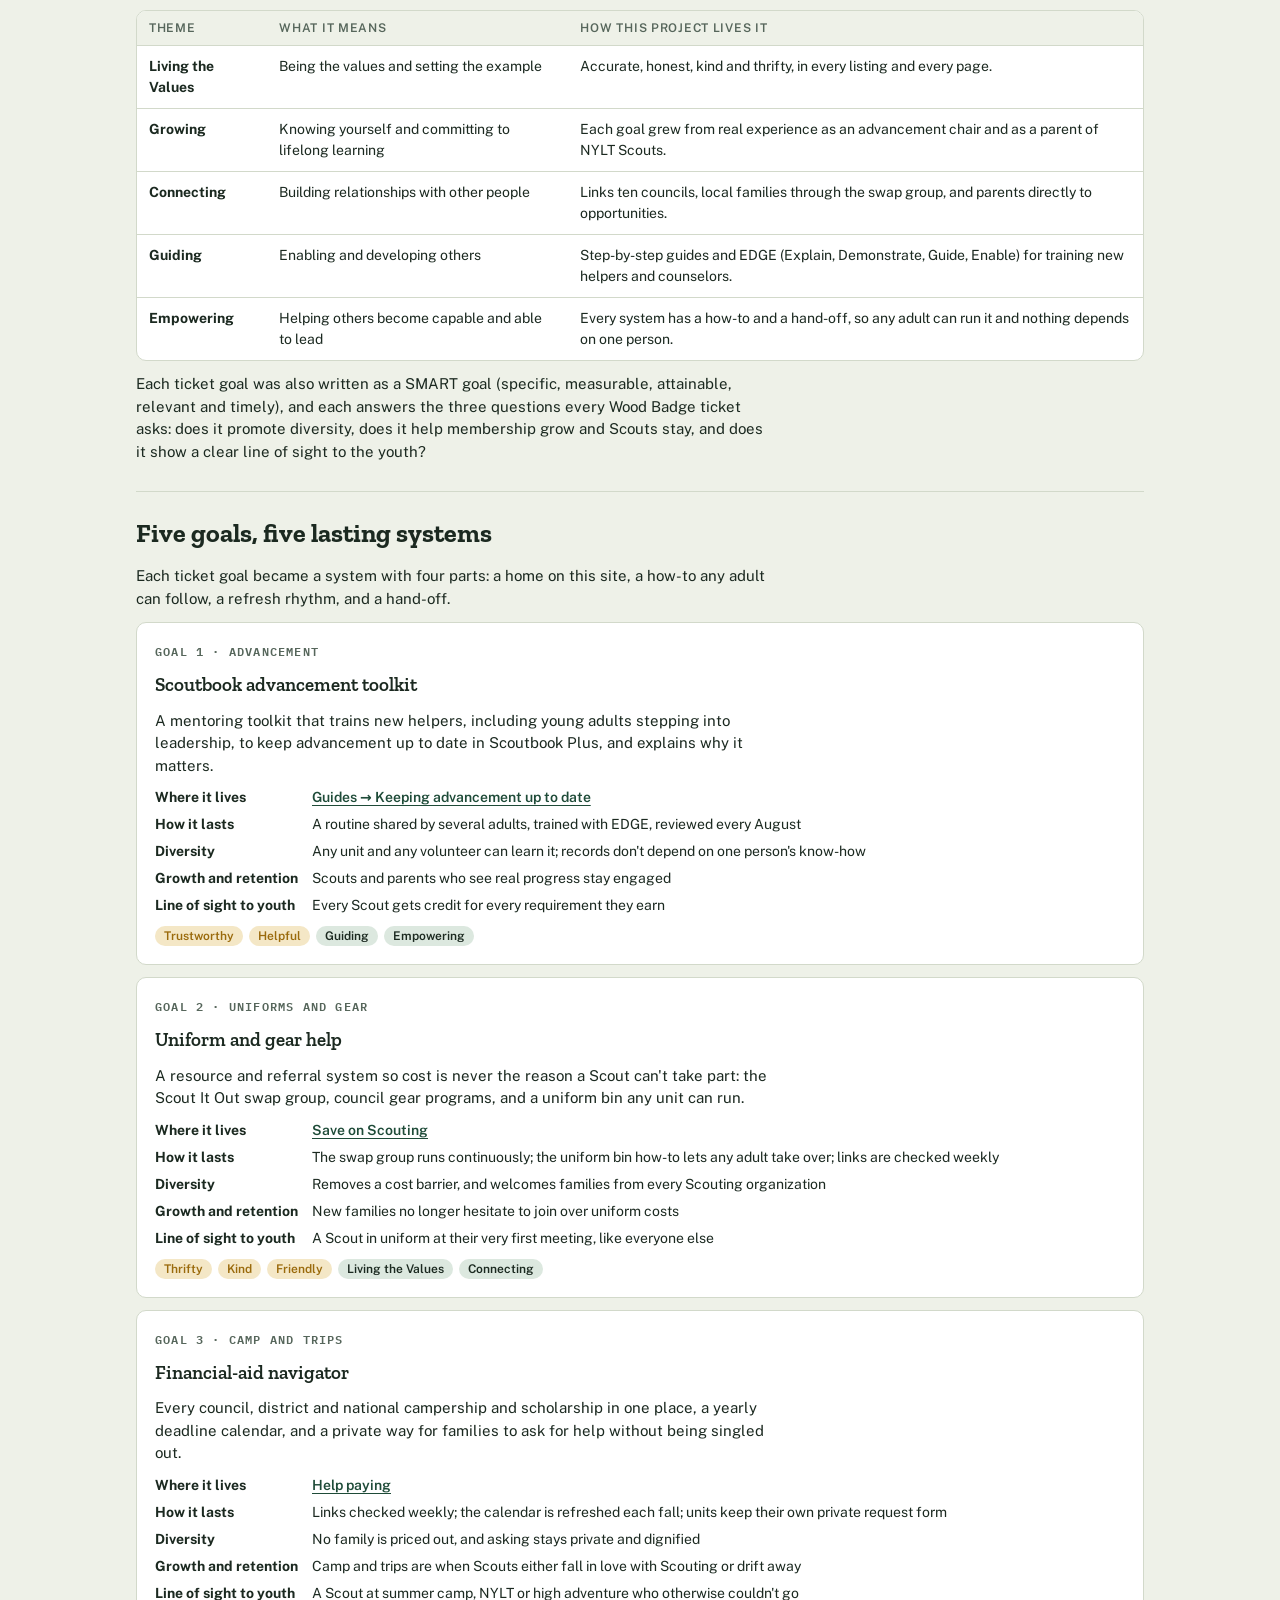
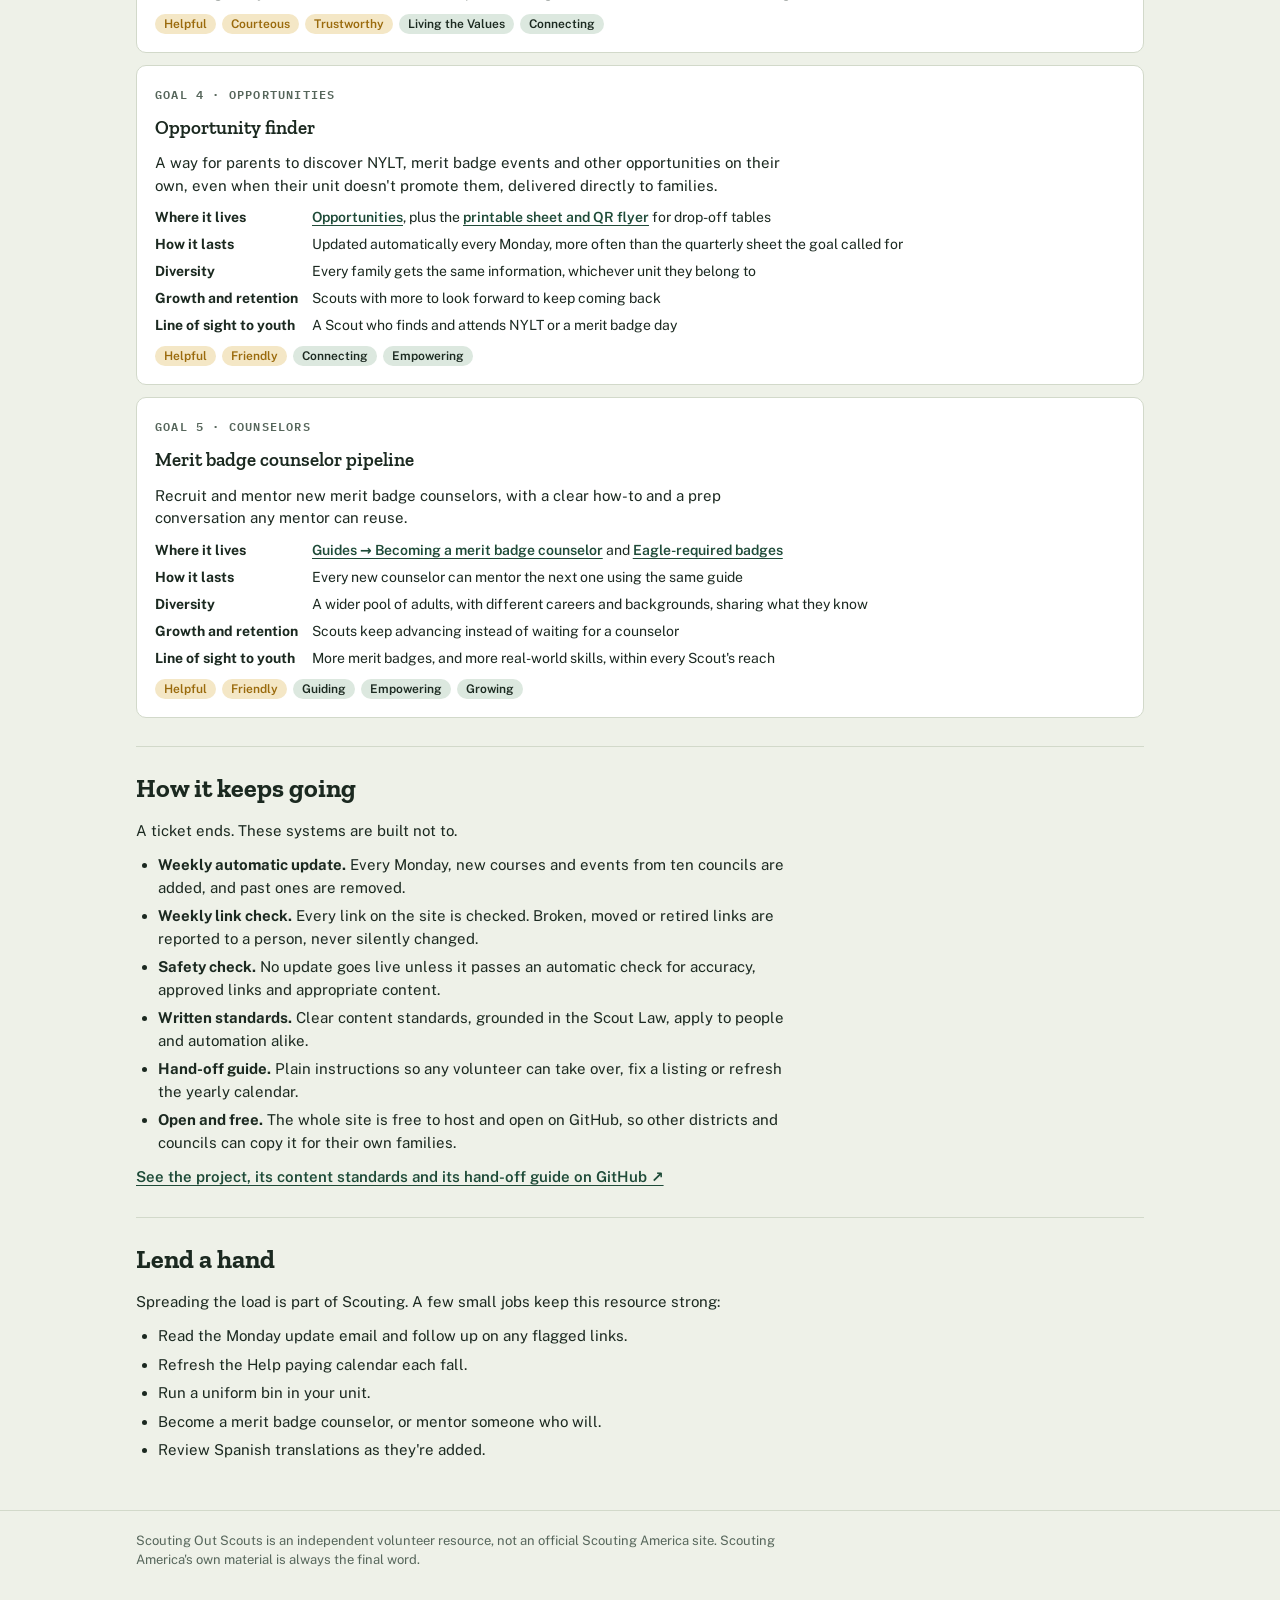
==== commit 52c57c9b: "Add Calendars page with each council's official calendar links - calendars.html built from each coun" ====
--- a/about.html
+++ b/about.html
@@ -19,6 +19,7 @@
       <a class="brand" href="index.html">Scouting Out Scouts</a>
       <ul>
         <li><a class="nav" href="index.html">Opportunities</a></li>
+        <li><a class="nav" href="calendars.html">Calendars</a></li>
         <li><a class="nav" href="help.html">Help paying</a></li>
         <li><a class="nav" href="save.html">Save on Scouting</a></li>
         <li><a class="nav" href="guides.html">Guides</a></li>
--- a/assets/site.css
+++ b/assets/site.css
@@ -302,3 +302,10 @@
   .hero-photo img { max-height: none; }
 }
 @media print { .hero-photo { display: none; } }
+
+/* Grouped filter chips */
+.chipgroups { display: grid; gap: 8px; }
+.chiprow { display: flex; flex-wrap: wrap; gap: 6px; align-items: center; }
+.chiplabel { font: 600 12px var(--f-mono); letter-spacing: .08em; text-transform: uppercase; color: var(--muted); min-width: 140px; }
+.chip.group { font-weight: 700; border-style: dashed; }
+@media (max-width: 640px) { .chiplabel { min-width: 0; width: 100%; } }
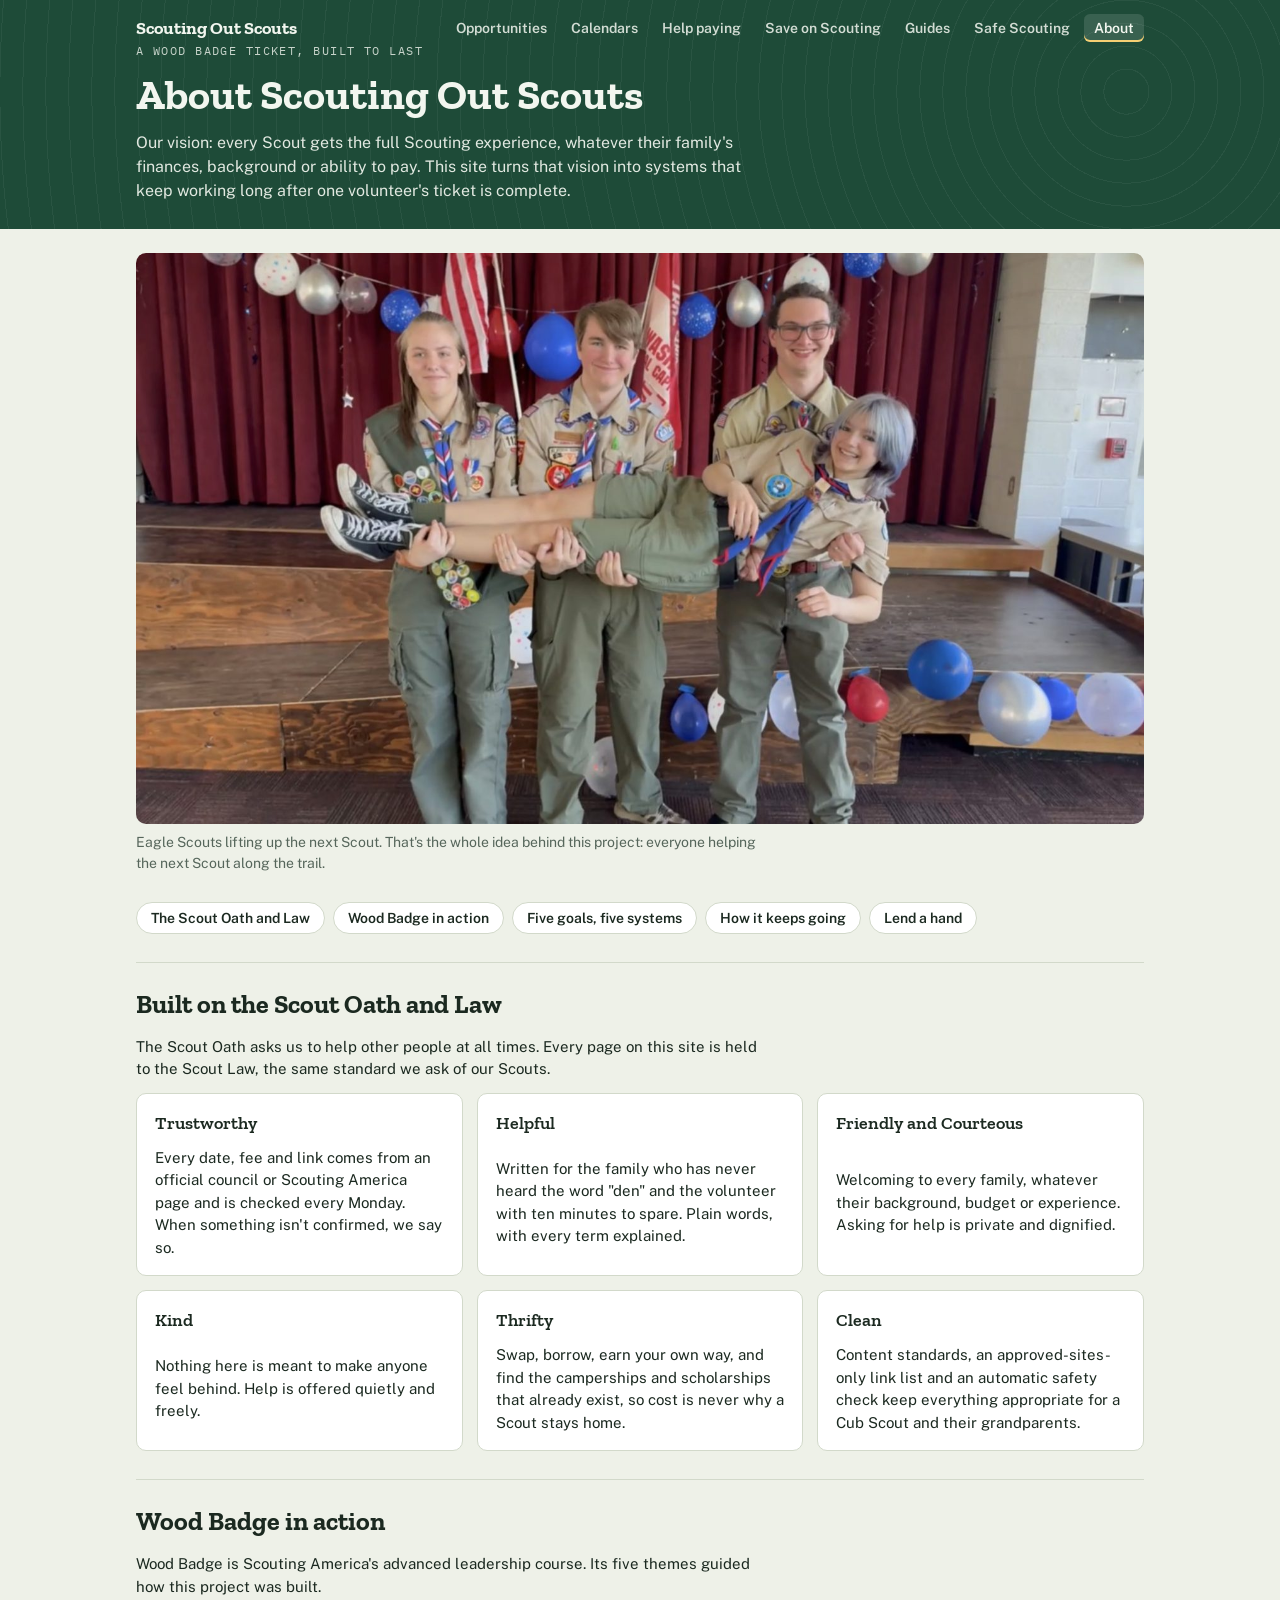
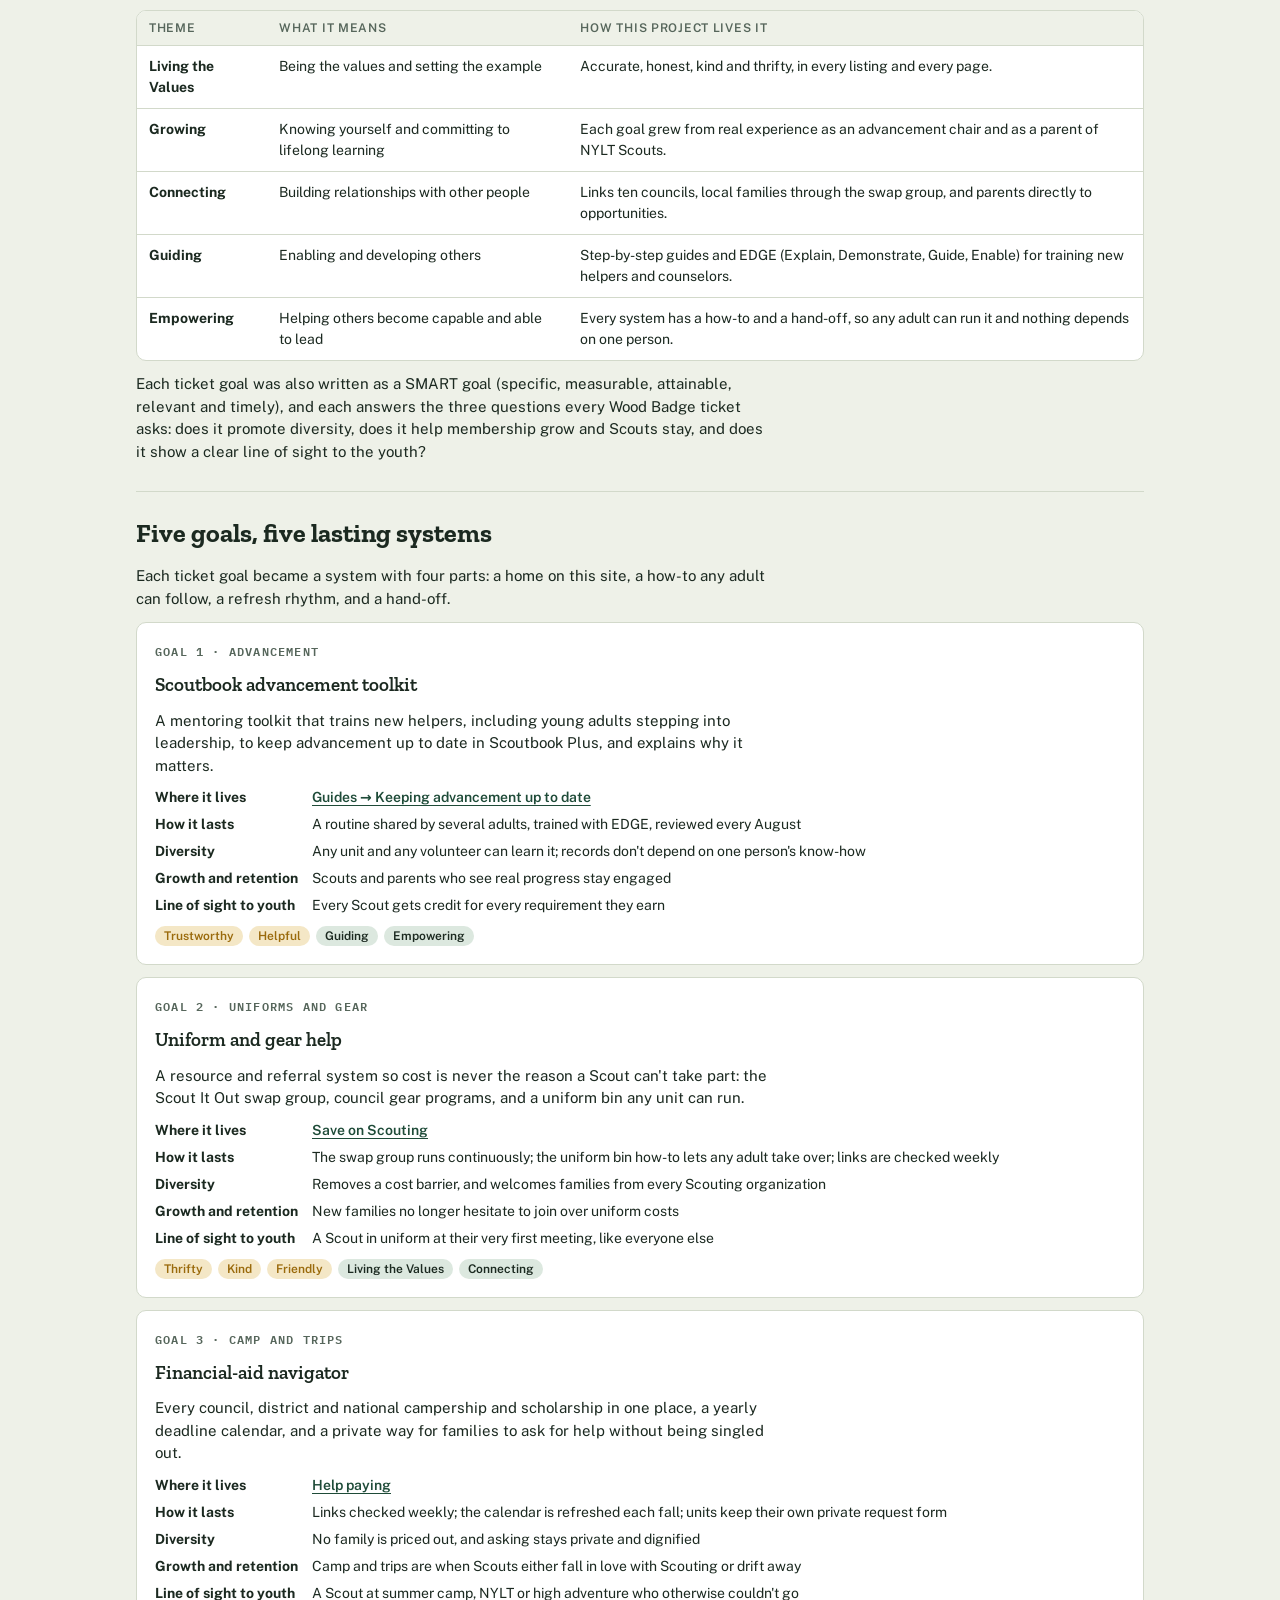
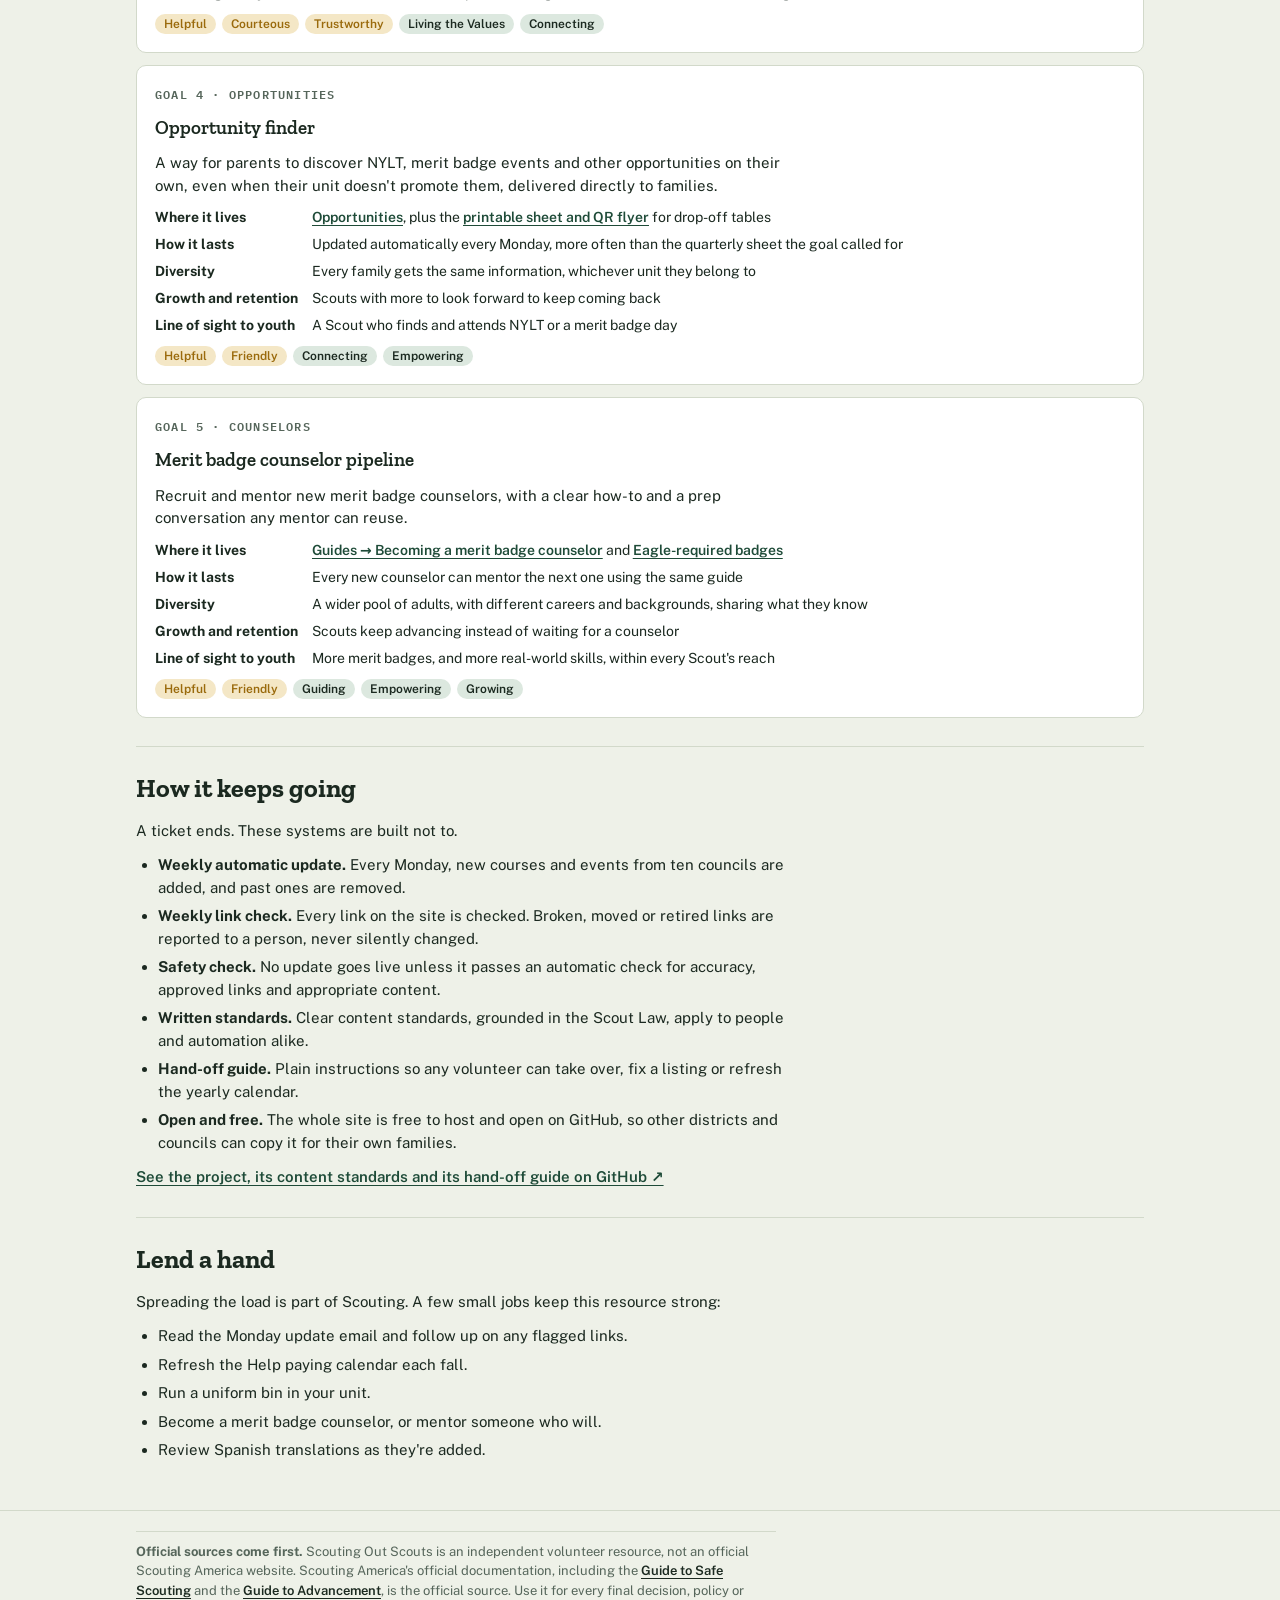
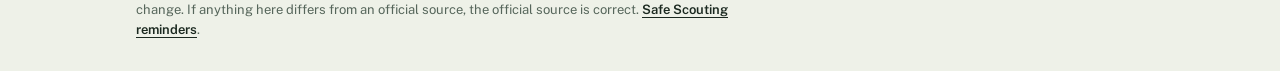
==== commit bdf03039: "Add Safe Scouting page and an 'official sources come first' disclaimer on every page - safety.html: " ====
--- a/about.html
+++ b/about.html
@@ -23,6 +23,7 @@
         <li><a class="nav" href="help.html">Help paying</a></li>
         <li><a class="nav" href="save.html">Save on Scouting</a></li>
         <li><a class="nav" href="guides.html">Guides</a></li>
+        <li><a class="nav" href="safety.html">Safe Scouting</a></li>
         <li><a class="nav" href="about.html" aria-current="page">About</a></li>
       </ul>
     </nav>
@@ -189,7 +190,7 @@
 
 <footer>
   <div class="wrap">
-    <p>Scouting Out Scouts is an independent volunteer resource, not an official Scouting America site. Scouting America's own material is always the final word.</p>
+      <p class="disclaimer"><b>Official sources come first.</b> Scouting Out Scouts is an independent volunteer resource, not an official Scouting America website. Scouting America's official documentation, including the <a href="https://www.scouting.org/health-and-safety/gss/" target="_blank" rel="noopener noreferrer">Guide to Safe Scouting</a> and the <a href="https://www.scouting.org/resources/guide-to-advancement/" target="_blank" rel="noopener noreferrer">Guide to Advancement</a>, is the official source. Use it for every final decision, policy or change. If anything here differs from an official source, the official source is correct. <a href="safety.html">Safe Scouting reminders</a>.</p>
   </div>
 </footer>
 </body>
--- a/assets/site.css
+++ b/assets/site.css
@@ -309,3 +309,17 @@
 .chiplabel { font: 600 12px var(--f-mono); letter-spacing: .08em; text-transform: uppercase; color: var(--muted); min-width: 140px; }
 .chip.group { font-weight: 700; border-style: dashed; }
 @media (max-width: 640px) { .chiplabel { min-width: 0; width: 100%; } }
+
+/* ZIP distance */
+.distrow { gap: 10px 14px; }
+.zipbox { display: inline-flex; align-items: center; gap: 8px; font: 600 14px var(--f-body); }
+.zipbox input { width: 7.5em; font: 15px var(--f-mono); color: var(--ink); background: var(--bg); border: 1px solid var(--line); border-radius: 8px; padding: 8px 10px; }
+select:disabled { opacity: .55; }
+.pill.dist { background: var(--tent-soft); color: var(--tent); font-family: var(--f-mono); }
+#zipnote { flex: 1 1 260px; }
+
+/* Safe Scouting and disclaimer */
+.callout.official { border-left: 4px solid var(--gold); }
+.panel.urgent { border: 2px solid var(--soon); }
+.panel.urgent h3 { color: var(--soon); }
+footer .disclaimer { border-top: 1px solid var(--line); padding-top: 10px; }
